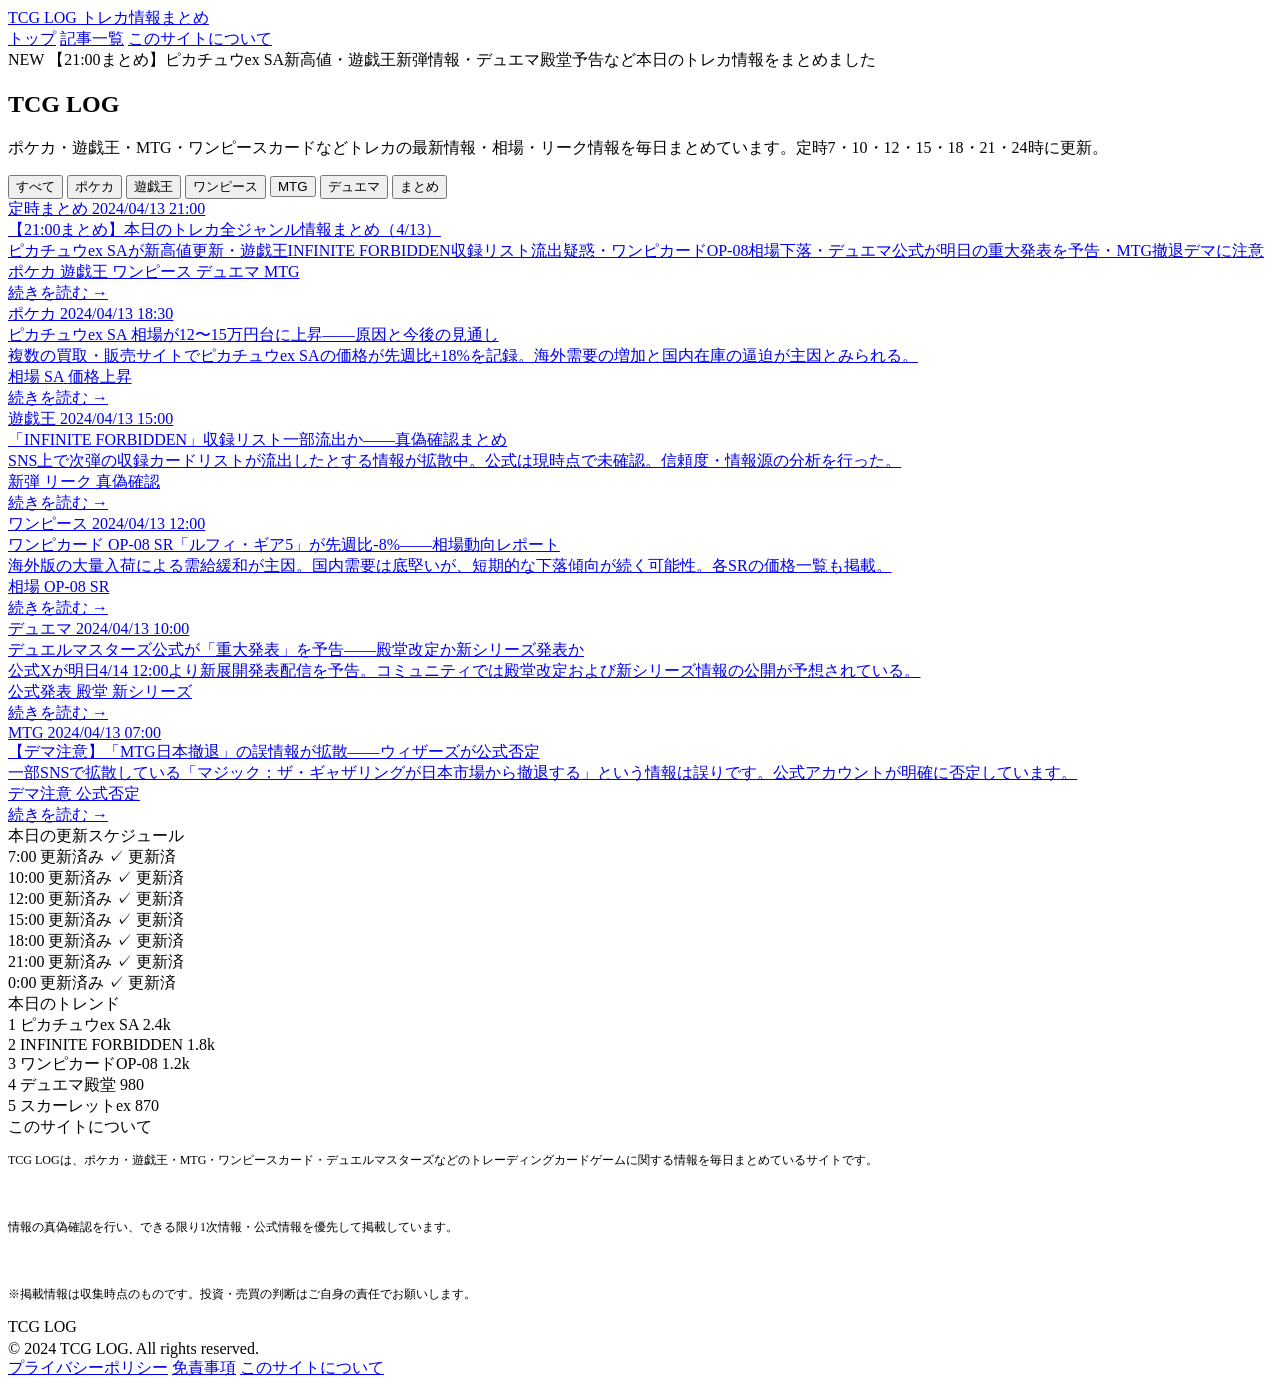
==== index.html @ f041b539 "Add files via upload" ====
<!DOCTYPE html>
<html lang="ja">
<head>
  <meta charset="UTF-8">
  <meta name="viewport" content="width=device-width, initial-scale=1.0">
  <title>TCG LOG — トレカ情報まとめサイト</title>
  <meta name="description" content="ポケモンカード・遊戯王・MTG・ワンピースカードなど、トレーディングカードゲームの最新情報・相場・リーク情報を毎日まとめています。">
  <meta name="keywords" content="トレカ,ポケモンカード,遊戯王,MTG,ワンピースカード,相場,まとめ,リーク">

  <!-- OGP -->
  <meta property="og:title" content="TCG LOG — トレカ情報まとめサイト">
  <meta property="og:description" content="ポケカ・遊戯王・MTGなどトレカの最新情報を毎日まとめています。">
  <meta property="og:type" content="website">
  <meta property="og:url" content="https://tcglog.jp/">
  <meta property="og:image" content="https://tcglog.jp/assets/ogp.png">
  <meta property="og:site_name" content="TCG LOG">
  <meta name="twitter:card" content="summary_large_image">

  <!-- Canonical -->
  <link rel="canonical" href="https://tcglog.jp/">

  <link rel="stylesheet" href="css/style.css">
</head>
<body>

<!-- ヘッダー -->
<header class="site-header">
  <div class="container">
    <div class="header-inner">
      <a href="/" class="logo">
        <span class="logo-mark">TCG <span>LOG</span></span>
        <span class="logo-sub">トレカ情報まとめ</span>
      </a>
      <nav class="header-nav">
        <a href="/">トップ</a>
        <a href="/articles/">記事一覧</a>
        <a href="#about">このサイトについて</a>
      </nav>
    </div>
  </div>
</header>

<!-- 速報バー -->
<div class="latest-bar">
  <div class="container">
    <div class="latest-bar-inner">
      <span class="latest-label">NEW</span>
      <span class="latest-text">【21:00まとめ】ピカチュウex SA新高値・遊戯王新弾情報・デュエマ殿堂予告など本日のトレカ情報をまとめました</span>
    </div>
  </div>
</div>

<!-- メインコンテンツ -->
<main>
  <div class="container">

    <!-- ヒーロー -->
    <section class="hero">
      <h1 class="hero-title">TCG <span>LOG</span></h1>
      <p class="hero-desc">ポケカ・遊戯王・MTG・ワンピースカードなどトレカの最新情報・相場・リーク情報を毎日まとめています。定時7・10・12・15・18・21・24時に更新。</p>
    </section>

    <div class="page-layout">

      <!-- 記事一覧 -->
      <div class="main-content">

        <!-- フィルター -->
        <div class="filter-bar">
          <button class="filter-btn active" data-genre="all">すべて</button>
          <button class="filter-btn" data-genre="pokeka">ポケカ</button>
          <button class="filter-btn" data-genre="yugioh">遊戯王</button>
          <button class="filter-btn" data-genre="onepiece">ワンピース</button>
          <button class="filter-btn" data-genre="mtg">MTG</button>
          <button class="filter-btn" data-genre="duema">デュエマ</button>
          <button class="filter-btn" data-genre="summary">まとめ</button>
        </div>

        <!-- 記事カード一覧 -->
        <div class="articles-grid" id="articles-grid">

          <!-- 定時まとめ（ピン留め） -->
          <a href="articles/summary-20240413-2100.html" class="article-card pinned" data-genre="summary">
            <div class="card-inner">
              <div class="card-meta">
                <span class="card-genre genre-summary">定時まとめ</span>
                <span class="card-date">2024/04/13 21:00</span>
              </div>
              <div class="card-title">【21:00まとめ】本日のトレカ全ジャンル情報まとめ（4/13）</div>
              <div class="card-excerpt">ピカチュウex SAが新高値更新・遊戯王INFINITE FORBIDDEN収録リスト流出疑惑・ワンピカードOP-08相場下落・デュエマ公式が明日の重大発表を予告・MTG撤退デマに注意</div>
            </div>
            <div class="card-footer">
              <div class="card-tags">
                <span class="tag">ポケカ</span>
                <span class="tag">遊戯王</span>
                <span class="tag">ワンピース</span>
                <span class="tag">デュエマ</span>
                <span class="tag">MTG</span>
              </div>
              <span class="card-read">続きを読む →</span>
            </div>
          </a>

          <!-- ポケカ記事 -->
          <a href="articles/pokeka-20240413.html" class="article-card" data-genre="pokeka">
            <div class="card-inner">
              <div class="card-meta">
                <span class="card-genre genre-pokeka">ポケカ</span>
                <span class="card-date">2024/04/13 18:30</span>
              </div>
              <div class="card-title">ピカチュウex SA 相場が12〜15万円台に上昇——原因と今後の見通し</div>
              <div class="card-excerpt">複数の買取・販売サイトでピカチュウex SAの価格が先週比+18%を記録。海外需要の増加と国内在庫の逼迫が主因とみられる。</div>
            </div>
            <div class="card-footer">
              <div class="card-tags">
                <span class="tag">相場</span>
                <span class="tag">SA</span>
                <span class="tag">価格上昇</span>
              </div>
              <span class="card-read">続きを読む →</span>
            </div>
          </a>

          <!-- 遊戯王記事 -->
          <a href="articles/yugioh-20240413.html" class="article-card" data-genre="yugioh">
            <div class="card-inner">
              <div class="card-meta">
                <span class="card-genre genre-yugioh">遊戯王</span>
                <span class="card-date">2024/04/13 15:00</span>
              </div>
              <div class="card-title">「INFINITE FORBIDDEN」収録リスト一部流出か——真偽確認まとめ</div>
              <div class="card-excerpt">SNS上で次弾の収録カードリストが流出したとする情報が拡散中。公式は現時点で未確認。信頼度・情報源の分析を行った。</div>
            </div>
            <div class="card-footer">
              <div class="card-tags">
                <span class="tag">新弾</span>
                <span class="tag">リーク</span>
                <span class="tag">真偽確認</span>
              </div>
              <span class="card-read">続きを読む →</span>
            </div>
          </a>

          <!-- ワンピカード記事 -->
          <a href="articles/onepiece-20240413.html" class="article-card" data-genre="onepiece">
            <div class="card-inner">
              <div class="card-meta">
                <span class="card-genre genre-onepiece">ワンピース</span>
                <span class="card-date">2024/04/13 12:00</span>
              </div>
              <div class="card-title">ワンピカード OP-08 SR「ルフィ・ギア5」が先週比-8%——相場動向レポート</div>
              <div class="card-excerpt">海外版の大量入荷による需給緩和が主因。国内需要は底堅いが、短期的な下落傾向が続く可能性。各SRの価格一覧も掲載。</div>
            </div>
            <div class="card-footer">
              <div class="card-tags">
                <span class="tag">相場</span>
                <span class="tag">OP-08</span>
                <span class="tag">SR</span>
              </div>
              <span class="card-read">続きを読む →</span>
            </div>
          </a>

          <!-- デュエマ記事 -->
          <a href="articles/duema-20240413.html" class="article-card" data-genre="duema">
            <div class="card-inner">
              <div class="card-meta">
                <span class="card-genre genre-duema">デュエマ</span>
                <span class="card-date">2024/04/13 10:00</span>
              </div>
              <div class="card-title">デュエルマスターズ公式が「重大発表」を予告——殿堂改定か新シリーズ発表か</div>
              <div class="card-excerpt">公式Xが明日4/14 12:00より新展開発表配信を予告。コミュニティでは殿堂改定および新シリーズ情報の公開が予想されている。</div>
            </div>
            <div class="card-footer">
              <div class="card-tags">
                <span class="tag">公式発表</span>
                <span class="tag">殿堂</span>
                <span class="tag">新シリーズ</span>
              </div>
              <span class="card-read">続きを読む →</span>
            </div>
          </a>

          <!-- MTG記事 -->
          <a href="articles/mtg-20240413.html" class="article-card" data-genre="mtg">
            <div class="card-inner">
              <div class="card-meta">
                <span class="card-genre genre-mtg">MTG</span>
                <span class="card-date">2024/04/13 07:00</span>
              </div>
              <div class="card-title">【デマ注意】「MTG日本撤退」の誤情報が拡散——ウィザーズが公式否定</div>
              <div class="card-excerpt">一部SNSで拡散している「マジック：ザ・ギャザリングが日本市場から撤退する」という情報は誤りです。公式アカウントが明確に否定しています。</div>
            </div>
            <div class="card-footer">
              <div class="card-tags">
                <span class="tag">デマ注意</span>
                <span class="tag">公式否定</span>
              </div>
              <span class="card-read">続きを読む →</span>
            </div>
          </a>

        </div><!-- /articles-grid -->
      </div>

      <!-- サイドバー -->
      <aside class="sidebar">

        <!-- 更新スケジュール -->
        <div class="widget">
          <div class="widget-title">本日の更新スケジュール</div>
          <div class="widget-body">
            <div class="schedule-list" id="schedule-list"></div>
          </div>
        </div>

        <!-- トレンド -->
        <div class="widget">
          <div class="widget-title">本日のトレンド</div>
          <div class="widget-body">
            <div class="trend-list">
              <div class="trend-item">
                <span class="trend-rank top">1</span>
                <span class="trend-name">ピカチュウex SA</span>
                <span class="trend-count">2.4k</span>
              </div>
              <div class="trend-item">
                <span class="trend-rank top">2</span>
                <span class="trend-name">INFINITE FORBIDDEN</span>
                <span class="trend-count">1.8k</span>
              </div>
              <div class="trend-item">
                <span class="trend-rank top">3</span>
                <span class="trend-name">ワンピカードOP-08</span>
                <span class="trend-count">1.2k</span>
              </div>
              <div class="trend-item">
                <span class="trend-rank">4</span>
                <span class="trend-name">デュエマ殿堂</span>
                <span class="trend-count">980</span>
              </div>
              <div class="trend-item">
                <span class="trend-rank">5</span>
                <span class="trend-name">スカーレットex</span>
                <span class="trend-count">870</span>
              </div>
            </div>
          </div>
        </div>

        <!-- このサイトについて -->
        <div class="widget" id="about">
          <div class="widget-title">このサイトについて</div>
          <div class="widget-body" style="font-size:12px;color:var(--muted);line-height:1.8">
            <p>TCG LOGは、ポケカ・遊戯王・MTG・ワンピースカード・デュエルマスターズなどのトレーディングカードゲームに関する情報を毎日まとめているサイトです。</p>
            <br>
            <p>情報の真偽確認を行い、できる限り1次情報・公式情報を優先して掲載しています。</p>
            <br>
            <p style="color:var(--accent2)">※掲載情報は収集時点のものです。投資・売買の判断はご自身の責任でお願いします。</p>
          </div>
        </div>

      </aside>
    </div>
  </div>
</main>

<!-- フッター -->
<footer class="site-footer">
  <div class="container">
    <div class="footer-inner">
      <div>
        <div class="logo-mark" style="margin-bottom:4px">TCG <span style="color:var(--accent)">LOG</span></div>
        <div class="footer-copy">© 2024 TCG LOG. All rights reserved.</div>
      </div>
      <div class="footer-links">
        <a href="/privacy.html">プライバシーポリシー</a>
        <a href="/disclaimer.html">免責事項</a>
        <a href="#about">このサイトについて</a>
      </div>
    </div>
  </div>
</footer>

<script>
  // フィルター機能
  const filterBtns = document.querySelectorAll('.filter-btn');
  const cards = document.querySelectorAll('.article-card');

  filterBtns.forEach(btn => {
    btn.addEventListener('click', () => {
      filterBtns.forEach(b => b.classList.remove('active'));
      btn.classList.add('active');
      const genre = btn.dataset.genre;
      cards.forEach(card => {
        card.style.display = (genre === 'all' || card.dataset.genre === genre) ? 'block' : 'none';
      });
    });
  });

  // 更新スケジュール表示
  const SCHEDULE = [7, 10, 12, 15, 18, 21, 24];
  const now = new Date();
  const h = now.getHours();
  const list = document.getElementById('schedule-list');

  if (list) {
    list.innerHTML = SCHEDULE.map(t => {
      const display = t === 24 ? '0:00' : `${t}:00`;
      const done = h >= (t === 24 ? 0 : t) && !(t === 24 && h < 1);
      const isNext = SCHEDULE.find(x => (x === 24 ? 0 : x) > h) === t;
      const cls = done ? 'done' : isNext ? 'next' : 'upcoming';
      const status = done ? '✓ 更新済' : isNext ? '◀ 次の更新' : '予定';
      return `<div class="schedule-item ${cls}">
        <span class="sch-time">${display}</span>
        <span>${done ? '更新済み' : 'まとめ更新'}</span>
        <span class="sch-status">${status}</span>
      </div>`;
    }).join('');
  }
</script>

</body>
</html>
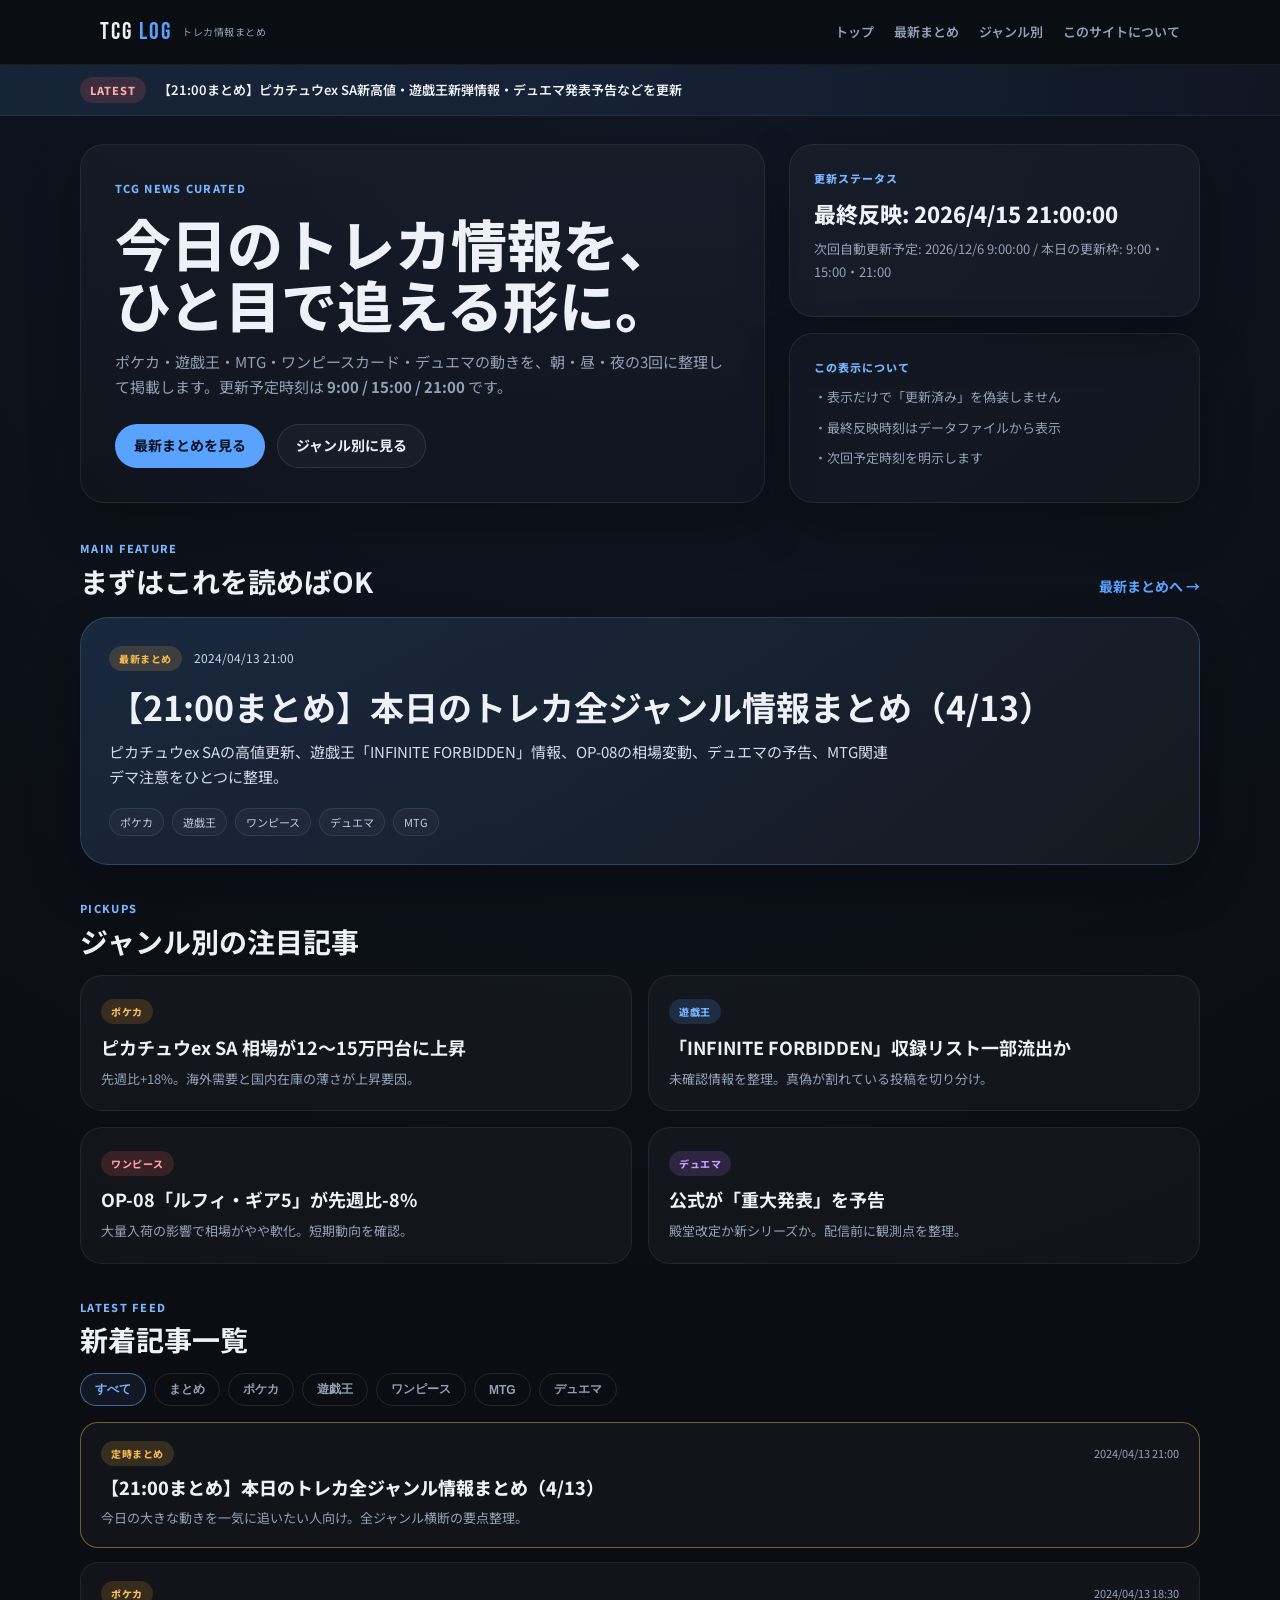
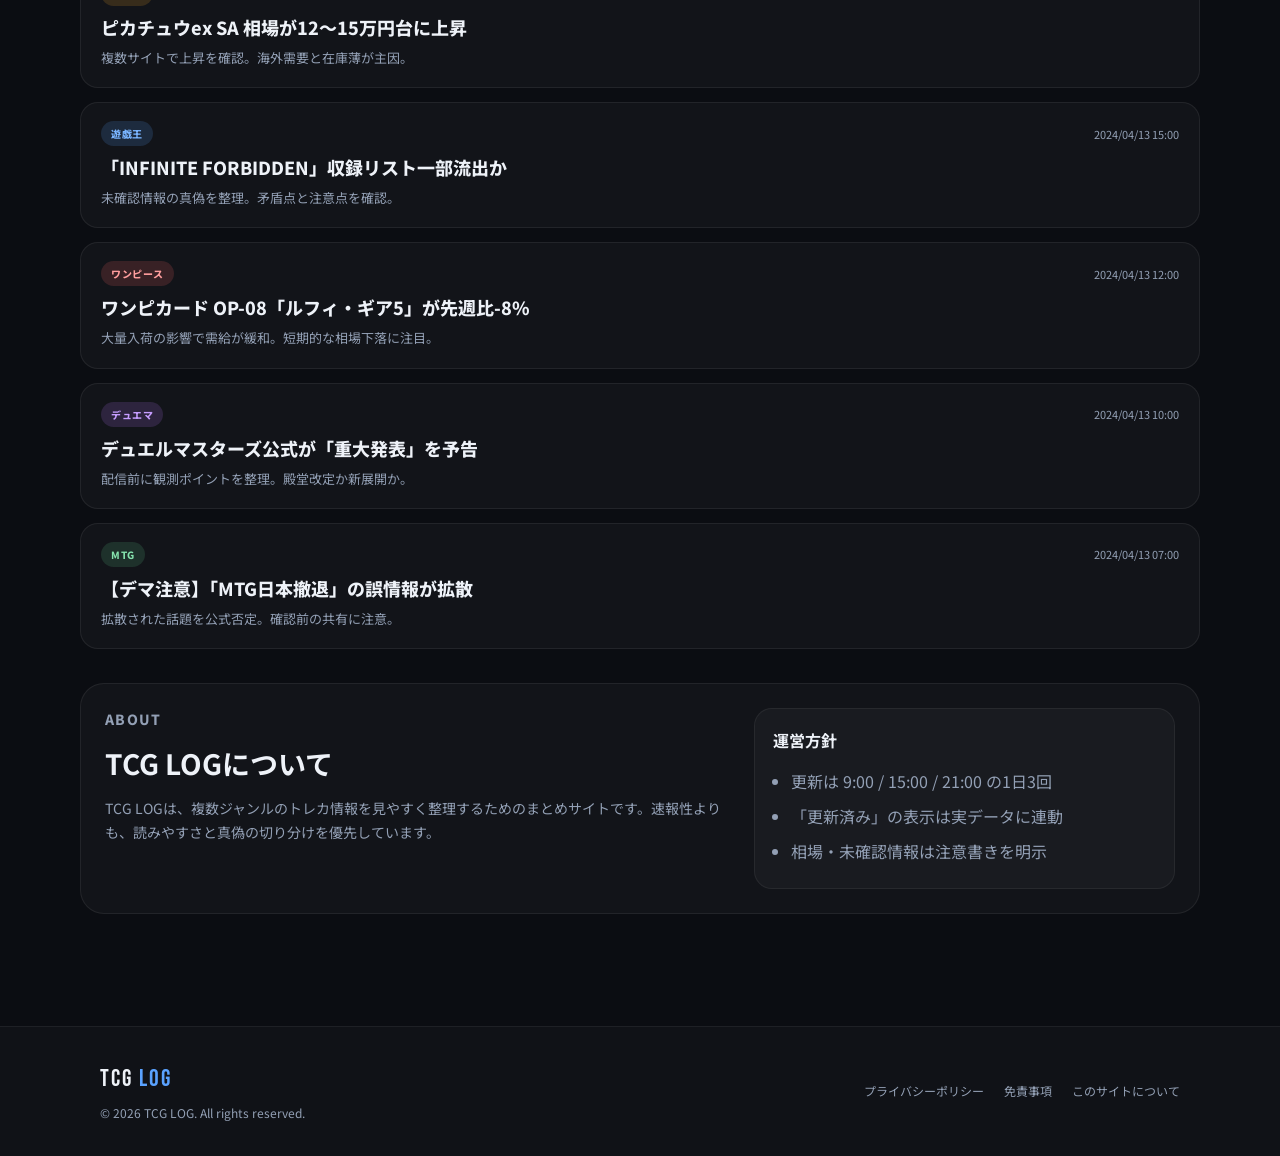
==== commit b56f0ef0: "Add files via upload" ====
--- a/index.html
+++ b/index.html
@@ -4,26 +4,19 @@
   <meta charset="UTF-8">
   <meta name="viewport" content="width=device-width, initial-scale=1.0">
   <title>TCG LOG — トレカ情報まとめサイト</title>
-  <meta name="description" content="ポケモンカード・遊戯王・MTG・ワンピースカードなど、トレーディングカードゲームの最新情報・相場・リーク情報を毎日まとめています。">
+  <meta name="description" content="ポケカ・遊戯王・MTG・ワンピースカードなど、トレカの最新情報を9:00・15:00・21:00に整理して届けるまとめサイト。">
   <meta name="keywords" content="トレカ,ポケモンカード,遊戯王,MTG,ワンピースカード,相場,まとめ,リーク">
-
-  <!-- OGP -->
   <meta property="og:title" content="TCG LOG — トレカ情報まとめサイト">
-  <meta property="og:description" content="ポケカ・遊戯王・MTGなどトレカの最新情報を毎日まとめています。">
+  <meta property="og:description" content="ポケカ・遊戯王・MTGなどトレカの最新情報を9:00・15:00・21:00に更新。">
   <meta property="og:type" content="website">
   <meta property="og:url" content="https://tcglog.jp/">
   <meta property="og:image" content="https://tcglog.jp/assets/ogp.png">
   <meta property="og:site_name" content="TCG LOG">
   <meta name="twitter:card" content="summary_large_image">
-
-  <!-- Canonical -->
   <link rel="canonical" href="https://tcglog.jp/">
-
   <link rel="stylesheet" href="css/style.css">
 </head>
 <body>
-
-<!-- ヘッダー -->
 <header class="site-header">
   <div class="container">
     <div class="header-inner">
@@ -33,245 +26,222 @@
       </a>
       <nav class="header-nav">
         <a href="/">トップ</a>
-        <a href="/articles/">記事一覧</a>
+        <a href="#latest">最新まとめ</a>
+        <a href="#genres">ジャンル別</a>
         <a href="#about">このサイトについて</a>
       </nav>
     </div>
   </div>
 </header>
 
-<!-- 速報バー -->
-<div class="latest-bar">
-  <div class="container">
-    <div class="latest-bar-inner">
-      <span class="latest-label">NEW</span>
-      <span class="latest-text">【21:00まとめ】ピカチュウex SA新高値・遊戯王新弾情報・デュエマ殿堂予告など本日のトレカ情報をまとめました</span>
-    </div>
+<div class="headline-bar">
+  <div class="container headline-inner">
+    <span class="headline-chip">LATEST</span>
+    <a class="headline-link" href="articles/summary-20240413-2100.html">【21:00まとめ】ピカチュウex SA新高値・遊戯王新弾情報・デュエマ発表予告などを更新</a>
   </div>
 </div>
 
-<!-- メインコンテンツ -->
 <main>
-  <div class="container">
-
-    <!-- ヒーロー -->
-    <section class="hero">
-      <h1 class="hero-title">TCG <span>LOG</span></h1>
-      <p class="hero-desc">ポケカ・遊戯王・MTG・ワンピースカードなどトレカの最新情報・相場・リーク情報を毎日まとめています。定時7・10・12・15・18・21・24時に更新。</p>
-    </section>
-
-    <div class="page-layout">
-
-      <!-- 記事一覧 -->
-      <div class="main-content">
-
-        <!-- フィルター -->
-        <div class="filter-bar">
-          <button class="filter-btn active" data-genre="all">すべて</button>
-          <button class="filter-btn" data-genre="pokeka">ポケカ</button>
-          <button class="filter-btn" data-genre="yugioh">遊戯王</button>
-          <button class="filter-btn" data-genre="onepiece">ワンピース</button>
-          <button class="filter-btn" data-genre="mtg">MTG</button>
-          <button class="filter-btn" data-genre="duema">デュエマ</button>
-          <button class="filter-btn" data-genre="summary">まとめ</button>
-        </div>
-
-        <!-- 記事カード一覧 -->
-        <div class="articles-grid" id="articles-grid">
-
-          <!-- 定時まとめ（ピン留め） -->
-          <a href="articles/summary-20240413-2100.html" class="article-card pinned" data-genre="summary">
-            <div class="card-inner">
-              <div class="card-meta">
-                <span class="card-genre genre-summary">定時まとめ</span>
-                <span class="card-date">2024/04/13 21:00</span>
-              </div>
-              <div class="card-title">【21:00まとめ】本日のトレカ全ジャンル情報まとめ（4/13）</div>
-              <div class="card-excerpt">ピカチュウex SAが新高値更新・遊戯王INFINITE FORBIDDEN収録リスト流出疑惑・ワンピカードOP-08相場下落・デュエマ公式が明日の重大発表を予告・MTG撤退デマに注意</div>
-            </div>
-            <div class="card-footer">
-              <div class="card-tags">
-                <span class="tag">ポケカ</span>
-                <span class="tag">遊戯王</span>
-                <span class="tag">ワンピース</span>
-                <span class="tag">デュエマ</span>
-                <span class="tag">MTG</span>
-              </div>
-              <span class="card-read">続きを読む →</span>
-            </div>
-          </a>
-
-          <!-- ポケカ記事 -->
-          <a href="articles/pokeka-20240413.html" class="article-card" data-genre="pokeka">
-            <div class="card-inner">
-              <div class="card-meta">
-                <span class="card-genre genre-pokeka">ポケカ</span>
-                <span class="card-date">2024/04/13 18:30</span>
-              </div>
-              <div class="card-title">ピカチュウex SA 相場が12〜15万円台に上昇——原因と今後の見通し</div>
-              <div class="card-excerpt">複数の買取・販売サイトでピカチュウex SAの価格が先週比+18%を記録。海外需要の増加と国内在庫の逼迫が主因とみられる。</div>
-            </div>
-            <div class="card-footer">
-              <div class="card-tags">
-                <span class="tag">相場</span>
-                <span class="tag">SA</span>
-                <span class="tag">価格上昇</span>
-              </div>
-              <span class="card-read">続きを読む →</span>
-            </div>
-          </a>
-
-          <!-- 遊戯王記事 -->
-          <a href="articles/yugioh-20240413.html" class="article-card" data-genre="yugioh">
-            <div class="card-inner">
-              <div class="card-meta">
-                <span class="card-genre genre-yugioh">遊戯王</span>
-                <span class="card-date">2024/04/13 15:00</span>
-              </div>
-              <div class="card-title">「INFINITE FORBIDDEN」収録リスト一部流出か——真偽確認まとめ</div>
-              <div class="card-excerpt">SNS上で次弾の収録カードリストが流出したとする情報が拡散中。公式は現時点で未確認。信頼度・情報源の分析を行った。</div>
-            </div>
-            <div class="card-footer">
-              <div class="card-tags">
-                <span class="tag">新弾</span>
-                <span class="tag">リーク</span>
-                <span class="tag">真偽確認</span>
-              </div>
-              <span class="card-read">続きを読む →</span>
-            </div>
-          </a>
-
-          <!-- ワンピカード記事 -->
-          <a href="articles/onepiece-20240413.html" class="article-card" data-genre="onepiece">
-            <div class="card-inner">
-              <div class="card-meta">
-                <span class="card-genre genre-onepiece">ワンピース</span>
-                <span class="card-date">2024/04/13 12:00</span>
-              </div>
-              <div class="card-title">ワンピカード OP-08 SR「ルフィ・ギア5」が先週比-8%——相場動向レポート</div>
-              <div class="card-excerpt">海外版の大量入荷による需給緩和が主因。国内需要は底堅いが、短期的な下落傾向が続く可能性。各SRの価格一覧も掲載。</div>
-            </div>
-            <div class="card-footer">
-              <div class="card-tags">
-                <span class="tag">相場</span>
-                <span class="tag">OP-08</span>
-                <span class="tag">SR</span>
-              </div>
-              <span class="card-read">続きを読む →</span>
-            </div>
-          </a>
-
-          <!-- デュエマ記事 -->
-          <a href="articles/duema-20240413.html" class="article-card" data-genre="duema">
-            <div class="card-inner">
-              <div class="card-meta">
-                <span class="card-genre genre-duema">デュエマ</span>
-                <span class="card-date">2024/04/13 10:00</span>
-              </div>
-              <div class="card-title">デュエルマスターズ公式が「重大発表」を予告——殿堂改定か新シリーズ発表か</div>
-              <div class="card-excerpt">公式Xが明日4/14 12:00より新展開発表配信を予告。コミュニティでは殿堂改定および新シリーズ情報の公開が予想されている。</div>
-            </div>
-            <div class="card-footer">
-              <div class="card-tags">
-                <span class="tag">公式発表</span>
-                <span class="tag">殿堂</span>
-                <span class="tag">新シリーズ</span>
-              </div>
-              <span class="card-read">続きを読む →</span>
-            </div>
-          </a>
-
-          <!-- MTG記事 -->
-          <a href="articles/mtg-20240413.html" class="article-card" data-genre="mtg">
-            <div class="card-inner">
-              <div class="card-meta">
-                <span class="card-genre genre-mtg">MTG</span>
-                <span class="card-date">2024/04/13 07:00</span>
-              </div>
-              <div class="card-title">【デマ注意】「MTG日本撤退」の誤情報が拡散——ウィザーズが公式否定</div>
-              <div class="card-excerpt">一部SNSで拡散している「マジック：ザ・ギャザリングが日本市場から撤退する」という情報は誤りです。公式アカウントが明確に否定しています。</div>
-            </div>
-            <div class="card-footer">
-              <div class="card-tags">
-                <span class="tag">デマ注意</span>
-                <span class="tag">公式否定</span>
-              </div>
-              <span class="card-read">続きを読む →</span>
-            </div>
-          </a>
-
-        </div><!-- /articles-grid -->
-      </div>
-
-      <!-- サイドバー -->
-      <aside class="sidebar">
-
-        <!-- 更新スケジュール -->
-        <div class="widget">
-          <div class="widget-title">本日の更新スケジュール</div>
-          <div class="widget-body">
-            <div class="schedule-list" id="schedule-list"></div>
-          </div>
-        </div>
-
-        <!-- トレンド -->
-        <div class="widget">
-          <div class="widget-title">本日のトレンド</div>
-          <div class="widget-body">
-            <div class="trend-list">
-              <div class="trend-item">
-                <span class="trend-rank top">1</span>
-                <span class="trend-name">ピカチュウex SA</span>
-                <span class="trend-count">2.4k</span>
-              </div>
-              <div class="trend-item">
-                <span class="trend-rank top">2</span>
-                <span class="trend-name">INFINITE FORBIDDEN</span>
-                <span class="trend-count">1.8k</span>
-              </div>
-              <div class="trend-item">
-                <span class="trend-rank top">3</span>
-                <span class="trend-name">ワンピカードOP-08</span>
-                <span class="trend-count">1.2k</span>
-              </div>
-              <div class="trend-item">
-                <span class="trend-rank">4</span>
-                <span class="trend-name">デュエマ殿堂</span>
-                <span class="trend-count">980</span>
-              </div>
-              <div class="trend-item">
-                <span class="trend-rank">5</span>
-                <span class="trend-name">スカーレットex</span>
-                <span class="trend-count">870</span>
-              </div>
-            </div>
-          </div>
-        </div>
-
-        <!-- このサイトについて -->
-        <div class="widget" id="about">
-          <div class="widget-title">このサイトについて</div>
-          <div class="widget-body" style="font-size:12px;color:var(--muted);line-height:1.8">
-            <p>TCG LOGは、ポケカ・遊戯王・MTG・ワンピースカード・デュエルマスターズなどのトレーディングカードゲームに関する情報を毎日まとめているサイトです。</p>
-            <br>
-            <p>情報の真偽確認を行い、できる限り1次情報・公式情報を優先して掲載しています。</p>
-            <br>
-            <p style="color:var(--accent2)">※掲載情報は収集時点のものです。投資・売買の判断はご自身の責任でお願いします。</p>
-          </div>
-        </div>
-
-      </aside>
-    </div>
+  <div class="container main-shell">
+    <section class="hero-block">
+      <div class="hero-copy">
+        <p class="eyebrow">TCG NEWS CURATED</p>
+        <h1 class="hero-title">今日のトレカ情報を、<br>ひと目で追える形に。</h1>
+        <p class="hero-desc">ポケカ・遊戯王・MTG・ワンピースカード・デュエマの動きを、朝・昼・夜の3回に整理して掲載します。更新予定時刻は <strong>9:00 / 15:00 / 21:00</strong> です。</p>
+        <div class="hero-actions">
+          <a class="btn btn-primary" href="#latest">最新まとめを見る</a>
+          <a class="btn btn-secondary" href="#genres">ジャンル別に見る</a>
+        </div>
+      </div>
+      <div class="status-panel">
+        <div class="status-card">
+          <div class="status-label">更新ステータス</div>
+          <div id="update-status-text" class="status-main">本日の更新判定を読み込み中…</div>
+          <div id="update-status-sub" class="status-sub">自動更新スケジュール: 9:00 / 15:00 / 21:00</div>
+        </div>
+        <div class="status-card muted">
+          <div class="status-label">この表示について</div>
+          <div class="status-list">
+            <div>・表示だけで「更新済み」を偽装しません</div>
+            <div>・最終反映時刻はデータファイルから表示</div>
+            <div>・次回予定時刻を明示します</div>
+          </div>
+        </div>
+      </div>
+    </section>
+
+    <section id="latest" class="featured-section">
+      <div class="section-head">
+        <div>
+          <p class="section-kicker">MAIN FEATURE</p>
+          <h2>まずはこれを読めばOK</h2>
+        </div>
+        <a href="articles/summary-20240413-2100.html" class="section-link">最新まとめへ →</a>
+      </div>
+
+      <a href="articles/summary-20240413-2100.html" class="featured-card">
+        <div class="featured-badge-row">
+          <span class="card-genre genre-summary">最新まとめ</span>
+          <span class="featured-time">2024/04/13 21:00</span>
+        </div>
+        <h3 class="featured-title">【21:00まとめ】本日のトレカ全ジャンル情報まとめ（4/13）</h3>
+        <p class="featured-text">ピカチュウex SAの高値更新、遊戯王「INFINITE FORBIDDEN」情報、OP-08の相場変動、デュエマの予告、MTG関連デマ注意をひとつに整理。</p>
+        <div class="featured-points">
+          <span class="tag">ポケカ</span>
+          <span class="tag">遊戯王</span>
+          <span class="tag">ワンピース</span>
+          <span class="tag">デュエマ</span>
+          <span class="tag">MTG</span>
+        </div>
+      </a>
+    </section>
+
+    <section id="genres" class="pickup-section">
+      <div class="section-head compact">
+        <div>
+          <p class="section-kicker">PICKUPS</p>
+          <h2>ジャンル別の注目記事</h2>
+        </div>
+      </div>
+
+      <div class="pickup-grid">
+        <a href="articles/pokeka-20240413.html" class="pickup-card">
+          <span class="card-genre genre-pokeka">ポケカ</span>
+          <h3>ピカチュウex SA 相場が12〜15万円台に上昇</h3>
+          <p>先週比+18%。海外需要と国内在庫の薄さが上昇要因。</p>
+        </a>
+
+        <a href="articles/yugioh-20240413.html" class="pickup-card">
+          <span class="card-genre genre-yugioh">遊戯王</span>
+          <h3>「INFINITE FORBIDDEN」収録リスト一部流出か</h3>
+          <p>未確認情報を整理。真偽が割れている投稿を切り分け。</p>
+        </a>
+
+        <a href="articles/onepiece-20240413.html" class="pickup-card">
+          <span class="card-genre genre-onepiece">ワンピース</span>
+          <h3>OP-08「ルフィ・ギア5」が先週比-8%</h3>
+          <p>大量入荷の影響で相場がやや軟化。短期動向を確認。</p>
+        </a>
+
+        <a href="articles/duema-20240413.html" class="pickup-card">
+          <span class="card-genre genre-duema">デュエマ</span>
+          <h3>公式が「重大発表」を予告</h3>
+          <p>殿堂改定か新シリーズか。配信前に観測点を整理。</p>
+        </a>
+      </div>
+    </section>
+
+    <section class="feed-section">
+      <div class="section-head compact">
+        <div>
+          <p class="section-kicker">LATEST FEED</p>
+          <h2>新着記事一覧</h2>
+        </div>
+      </div>
+
+      <div class="filter-bar">
+        <button class="filter-btn active" data-genre="all">すべて</button>
+        <button class="filter-btn" data-genre="summary">まとめ</button>
+        <button class="filter-btn" data-genre="pokeka">ポケカ</button>
+        <button class="filter-btn" data-genre="yugioh">遊戯王</button>
+        <button class="filter-btn" data-genre="onepiece">ワンピース</button>
+        <button class="filter-btn" data-genre="mtg">MTG</button>
+        <button class="filter-btn" data-genre="duema">デュエマ</button>
+      </div>
+
+      <div class="articles-grid" id="articles-grid">
+        <a href="articles/summary-20240413-2100.html" class="article-card pinned" data-genre="summary">
+          <div class="card-inner">
+            <div class="card-meta">
+              <span class="card-genre genre-summary">定時まとめ</span>
+              <span class="card-date">2024/04/13 21:00</span>
+            </div>
+            <div class="card-title">【21:00まとめ】本日のトレカ全ジャンル情報まとめ（4/13）</div>
+            <div class="card-excerpt">今日の大きな動きを一気に追いたい人向け。全ジャンル横断の要点整理。</div>
+          </div>
+        </a>
+
+        <a href="articles/pokeka-20240413.html" class="article-card" data-genre="pokeka">
+          <div class="card-inner">
+            <div class="card-meta">
+              <span class="card-genre genre-pokeka">ポケカ</span>
+              <span class="card-date">2024/04/13 18:30</span>
+            </div>
+            <div class="card-title">ピカチュウex SA 相場が12〜15万円台に上昇</div>
+            <div class="card-excerpt">複数サイトで上昇を確認。海外需要と在庫薄が主因。</div>
+          </div>
+        </a>
+
+        <a href="articles/yugioh-20240413.html" class="article-card" data-genre="yugioh">
+          <div class="card-inner">
+            <div class="card-meta">
+              <span class="card-genre genre-yugioh">遊戯王</span>
+              <span class="card-date">2024/04/13 15:00</span>
+            </div>
+            <div class="card-title">「INFINITE FORBIDDEN」収録リスト一部流出か</div>
+            <div class="card-excerpt">未確認情報の真偽を整理。矛盾点と注意点を確認。</div>
+          </div>
+        </a>
+
+        <a href="articles/onepiece-20240413.html" class="article-card" data-genre="onepiece">
+          <div class="card-inner">
+            <div class="card-meta">
+              <span class="card-genre genre-onepiece">ワンピース</span>
+              <span class="card-date">2024/04/13 12:00</span>
+            </div>
+            <div class="card-title">ワンピカード OP-08「ルフィ・ギア5」が先週比-8%</div>
+            <div class="card-excerpt">大量入荷の影響で需給が緩和。短期的な相場下落に注目。</div>
+          </div>
+        </a>
+
+        <a href="articles/duema-20240413.html" class="article-card" data-genre="duema">
+          <div class="card-inner">
+            <div class="card-meta">
+              <span class="card-genre genre-duema">デュエマ</span>
+              <span class="card-date">2024/04/13 10:00</span>
+            </div>
+            <div class="card-title">デュエルマスターズ公式が「重大発表」を予告</div>
+            <div class="card-excerpt">配信前に観測ポイントを整理。殿堂改定か新展開か。</div>
+          </div>
+        </a>
+
+        <a href="articles/mtg-20240413.html" class="article-card" data-genre="mtg">
+          <div class="card-inner">
+            <div class="card-meta">
+              <span class="card-genre genre-mtg">MTG</span>
+              <span class="card-date">2024/04/13 07:00</span>
+            </div>
+            <div class="card-title">【デマ注意】「MTG日本撤退」の誤情報が拡散</div>
+            <div class="card-excerpt">拡散された話題を公式否定。確認前の共有に注意。</div>
+          </div>
+        </a>
+      </div>
+    </section>
+
+    <section id="about" class="about-panel">
+      <div>
+        <p class="section-kicker">ABOUT</p>
+        <h2>TCG LOGについて</h2>
+        <p>TCG LOGは、複数ジャンルのトレカ情報を見やすく整理するためのまとめサイトです。速報性よりも、読みやすさと真偽の切り分けを優先しています。</p>
+      </div>
+      <div class="about-note">
+        <strong>運営方針</strong>
+        <ul>
+          <li>更新は 9:00 / 15:00 / 21:00 の1日3回</li>
+          <li>「更新済み」の表示は実データに連動</li>
+          <li>相場・未確認情報は注意書きを明示</li>
+        </ul>
+      </div>
+    </section>
   </div>
 </main>
 
-<!-- フッター -->
 <footer class="site-footer">
   <div class="container">
     <div class="footer-inner">
       <div>
         <div class="logo-mark" style="margin-bottom:4px">TCG <span style="color:var(--accent)">LOG</span></div>
-        <div class="footer-copy">© 2024 TCG LOG. All rights reserved.</div>
+        <div class="footer-copy">© 2026 TCG LOG. All rights reserved.</div>
       </div>
       <div class="footer-links">
         <a href="/privacy.html">プライバシーポリシー</a>
@@ -283,7 +253,6 @@
 </footer>
 
 <script>
-  // フィルター機能
   const filterBtns = document.querySelectorAll('.filter-btn');
   const cards = document.querySelectorAll('.article-card');
 
@@ -298,27 +267,40 @@
     });
   });
 
-  // 更新スケジュール表示
-  const SCHEDULE = [7, 10, 12, 15, 18, 21, 24];
-  const now = new Date();
-  const h = now.getHours();
-  const list = document.getElementById('schedule-list');
-
-  if (list) {
-    list.innerHTML = SCHEDULE.map(t => {
-      const display = t === 24 ? '0:00' : `${t}:00`;
-      const done = h >= (t === 24 ? 0 : t) && !(t === 24 && h < 1);
-      const isNext = SCHEDULE.find(x => (x === 24 ? 0 : x) > h) === t;
-      const cls = done ? 'done' : isNext ? 'next' : 'upcoming';
-      const status = done ? '✓ 更新済' : isNext ? '◀ 次の更新' : '予定';
-      return `<div class="schedule-item ${cls}">
-        <span class="sch-time">${display}</span>
-        <span>${done ? '更新済み' : 'まとめ更新'}</span>
-        <span class="sch-status">${status}</span>
-      </div>`;
-    }).join('');
+  async function loadSiteStatus() {
+    const statusText = document.getElementById('update-status-text');
+    const statusSub = document.getElementById('update-status-sub');
+    const SCHEDULE = ['09:00', '15:00', '21:00'];
+
+    function nextSlot(now) {
+      const base = now.toISOString().slice(0, 10);
+      const candidates = SCHEDULE.map(t => new Date(`${base}T${t}:00+09:00`));
+      const upcoming = candidates.find(d => d > now);
+      if (upcoming) return upcoming;
+      const tomorrow = new Date(now.getTime() + 24 * 60 * 60 * 1000);
+      const y = tomorrow.getFullYear();
+      const m = String(tomorrow.getMonth() + 1).padStart(2, '0');
+      const d = String(tomorrow.getDate()).padStart(2, '0');
+      return new Date(`${y}-${m}-${d}T09:00:00+09:00`);
+    }
+
+    try {
+      const res = await fetch('data/site-status.json', { cache: 'no-store' });
+      const data = await res.json();
+      const lastPublished = new Date(data.lastPublishedAt);
+      const now = new Date();
+      const next = nextSlot(now);
+      statusText.textContent = `最終反映: ${lastPublished.toLocaleString('ja-JP', { timeZone: 'Asia/Tokyo' })}`;
+      statusSub.textContent = `次回自動更新予定: ${next.toLocaleString('ja-JP', { timeZone: 'Asia/Tokyo' })} / 本日の更新枠: 9:00・15:00・21:00`;
+    } catch (error) {
+      const now = new Date();
+      const next = nextSlot(now);
+      statusText.textContent = '最終反映ファイルを取得できませんでした';
+      statusSub.textContent = `次回予定の目安: ${next.toLocaleString('ja-JP', { timeZone: 'Asia/Tokyo' })}`;
+    }
   }
+
+  loadSiteStatus();
 </script>
-
 </body>
 </html>
--- a/css/style.css
+++ b/css/style.css
@@ -0,0 +1,177 @@
+@import url('https://fonts.googleapis.com/css2?family=Noto+Sans+JP:wght@400;500;700;800&family=Bebas+Neue&display=swap');
+
+:root {
+  --bg: #0b0d12;
+  --surface: #11151d;
+  --surface2: #171c26;
+  --surface3: #1d2430;
+  --border: #293243;
+  --text: #eef2f8;
+  --muted: #93a0b5;
+  --accent: #5aa2ff;
+  --accent-strong: #7ab5ff;
+  --accent2: #ff6767;
+  --gold: #f2b74f;
+  --green: #5dc98c;
+  --font: 'Noto Sans JP', sans-serif;
+  --display: 'Bebas Neue', sans-serif;
+  --shadow: 0 20px 50px rgba(0,0,0,.28);
+}
+
+*, *::before, *::after { box-sizing: border-box; margin: 0; padding: 0; }
+html { font-size: 16px; scroll-behavior: smooth; }
+body { font-family: var(--font); background: radial-gradient(circle at top, #101725 0%, var(--bg) 48%); color: var(--text); line-height: 1.7; }
+a { color: var(--accent); text-decoration: none; }
+a:hover { opacity: .88; }
+img { max-width: 100%; display: block; }
+
+.container { max-width: 1120px; margin: 0 auto; padding: 0 20px; }
+.main-shell { padding: 28px 0 56px; }
+
+.site-header {
+  position: sticky; top: 0; z-index: 100;
+  background: rgba(11,13,18,.88); backdrop-filter: blur(12px);
+  border-bottom: 1px solid rgba(255,255,255,.06);
+}
+.header-inner { display: flex; align-items: center; gap: 24px; height: 64px; }
+.logo { display: flex; align-items: center; gap: 10px; }
+.logo-mark { font-family: var(--display); font-size: 24px; letter-spacing: 2px; color: var(--text); }
+.logo-mark span { color: var(--accent); }
+.logo-sub { font-size: 10px; color: var(--muted); letter-spacing: .5px; line-height: 1.3; }
+.header-nav { display: flex; gap: 20px; margin-left: auto; }
+.header-nav a { font-size: 13px; color: var(--muted); font-weight: 600; }
+.header-nav a:hover { color: var(--text); }
+
+.headline-bar {
+  border-bottom: 1px solid rgba(255,255,255,.06);
+  background: linear-gradient(90deg, rgba(90,162,255,.12), rgba(90,162,255,.03));
+}
+.headline-inner { display: flex; gap: 12px; align-items: center; padding: 12px 0; }
+.headline-chip {
+  display: inline-flex; align-items: center; justify-content: center;
+  min-width: 66px; height: 26px; border-radius: 999px;
+  background: rgba(255,103,103,.16); color: #ffadad; font-size: 11px; font-weight: 800; letter-spacing: .9px;
+}
+.headline-link { color: var(--text); font-size: 13px; font-weight: 600; }
+
+.hero-block {
+  display: grid; grid-template-columns: minmax(0, 1.25fr) minmax(280px, .75fr);
+  gap: 24px; align-items: stretch; margin-bottom: 36px;
+}
+.hero-copy, .status-panel { min-height: 100%; }
+.hero-copy {
+  background: linear-gradient(180deg, rgba(255,255,255,.03), rgba(255,255,255,.01));
+  border: 1px solid rgba(255,255,255,.07); border-radius: 24px; padding: 34px; box-shadow: var(--shadow);
+}
+.eyebrow, .section-kicker { font-size: 11px; font-weight: 800; letter-spacing: 1.3px; color: var(--accent-strong); }
+.hero-title { font-size: clamp(34px, 5vw, 56px); line-height: 1.1; margin: 14px 0; font-weight: 800; }
+.hero-desc { font-size: 15px; color: var(--muted); max-width: 620px; }
+.hero-actions { display: flex; gap: 12px; flex-wrap: wrap; margin-top: 24px; }
+.btn {
+  display: inline-flex; align-items: center; justify-content: center; min-height: 44px;
+  padding: 0 18px; border-radius: 999px; font-size: 14px; font-weight: 700; border: 1px solid transparent;
+}
+.btn-primary { background: var(--accent); color: #07111f; }
+.btn-secondary { border-color: rgba(255,255,255,.1); color: var(--text); background: rgba(255,255,255,.03); }
+
+.status-panel { display: grid; gap: 16px; }
+.status-card {
+  background: rgba(255,255,255,.03);
+  border: 1px solid rgba(255,255,255,.07);
+  border-radius: 24px; padding: 24px; box-shadow: var(--shadow);
+}
+.status-card.muted { background: rgba(255,255,255,.02); }
+.status-label { font-size: 11px; letter-spacing: 1px; font-weight: 800; color: var(--accent-strong); margin-bottom: 10px; }
+.status-main { font-size: 22px; line-height: 1.4; font-weight: 800; margin-bottom: 10px; }
+.status-sub, .status-list { font-size: 13px; color: var(--muted); }
+.status-list { display: grid; gap: 8px; }
+
+.section-head { display: flex; align-items: end; justify-content: space-between; gap: 20px; margin-bottom: 18px; }
+.section-head.compact { margin-bottom: 16px; }
+.section-head h2 { font-size: 28px; line-height: 1.25; margin-top: 6px; }
+.section-link { font-size: 14px; font-weight: 700; }
+
+.featured-section, .pickup-section, .feed-section, .about-panel { margin-top: 34px; }
+.featured-card {
+  display: block; padding: 28px; border-radius: 28px; color: var(--text);
+  background: linear-gradient(135deg, rgba(90,162,255,.16), rgba(255,255,255,.04));
+  border: 1px solid rgba(122,181,255,.22); box-shadow: var(--shadow);
+}
+.featured-badge-row { display: flex; align-items: center; gap: 12px; margin-bottom: 14px; }
+.featured-time { font-size: 12px; color: #c8d7ea; }
+.featured-title { font-size: clamp(24px, 3vw, 34px); line-height: 1.3; margin-bottom: 10px; }
+.featured-text { font-size: 15px; color: #d4ddec; max-width: 780px; margin-bottom: 18px; }
+.featured-points { display: flex; flex-wrap: wrap; gap: 8px; }
+
+.pickup-grid {
+  display: grid; grid-template-columns: repeat(2, minmax(0, 1fr)); gap: 16px;
+}
+.pickup-card {
+  display: block; background: rgba(255,255,255,.03); border: 1px solid rgba(255,255,255,.07);
+  border-radius: 22px; padding: 20px; color: var(--text);
+}
+.pickup-card h3 { font-size: 18px; line-height: 1.45; margin: 10px 0 8px; }
+.pickup-card p { font-size: 13px; color: var(--muted); }
+
+.filter-bar { display: flex; flex-wrap: wrap; gap: 8px; margin-bottom: 16px; }
+.filter-btn {
+  font-size: 12px; font-weight: 700; padding: 7px 14px; border-radius: 999px;
+  border: 1px solid rgba(255,255,255,.1); background: transparent; color: var(--muted); cursor: pointer;
+}
+.filter-btn.active, .filter-btn:hover { border-color: rgba(122,181,255,.5); color: var(--accent-strong); background: rgba(90,162,255,.08); }
+
+.articles-grid { display: grid; gap: 14px; }
+.article-card {
+  display: block; background: rgba(255,255,255,.03); border: 1px solid rgba(255,255,255,.07);
+  border-radius: 18px; color: var(--text); overflow: hidden;
+}
+.article-card:hover, .pickup-card:hover, .featured-card:hover { transform: translateY(-1px); }
+.article-card.pinned { border-color: rgba(242,183,79,.45); }
+.card-inner { padding: 18px 20px; }
+.card-meta { display: flex; align-items: center; gap: 8px; margin-bottom: 8px; flex-wrap: wrap; }
+.card-genre { display: inline-flex; align-items: center; font-size: 10px; font-weight: 800; padding: 4px 10px; border-radius: 999px; letter-spacing: .6px; }
+.card-date { font-size: 11px; color: var(--muted); margin-left: auto; }
+.card-title { font-size: 18px; line-height: 1.5; font-weight: 800; margin-bottom: 6px; }
+.card-excerpt { font-size: 13px; color: var(--muted); }
+.tag {
+  display: inline-flex; align-items: center; font-size: 11px; padding: 4px 10px; border-radius: 999px;
+  border: 1px solid rgba(255,255,255,.09); color: #c1ccdd; background: rgba(255,255,255,.03);
+}
+.genre-pokeka { background: rgba(249,168,38,.16); color: #f8bf60; }
+.genre-yugioh { background: rgba(90,162,255,.16); color: #7ab5ff; }
+.genre-onepiece { background: rgba(255,103,103,.16); color: #ff9e9e; }
+.genre-mtg { background: rgba(93,201,140,.16); color: #85e2ad; }
+.genre-duema { background: rgba(184,121,255,.16); color: #c69dff; }
+.genre-summary { background: rgba(242,183,79,.16); color: var(--gold); }
+
+.about-panel {
+  display: grid; grid-template-columns: 1.2fr .8fr; gap: 18px;
+  background: rgba(255,255,255,.03); border: 1px solid rgba(255,255,255,.07);
+  border-radius: 24px; padding: 24px;
+}
+.about-panel h2 { font-size: 28px; margin: 8px 0 10px; }
+.about-panel p { color: var(--muted); font-size: 14px; }
+.about-note {
+  background: rgba(255,255,255,.03); border: 1px solid rgba(255,255,255,.06);
+  border-radius: 18px; padding: 18px;
+}
+.about-note strong { display: block; margin-bottom: 10px; }
+.about-note ul { margin-left: 18px; color: var(--muted); }
+.about-note li { padding: 4px 0; }
+
+.site-footer { margin-top: 56px; padding: 32px 0; border-top: 1px solid rgba(255,255,255,.06); background: rgba(255,255,255,.02); }
+.footer-inner { display: flex; justify-content: space-between; gap: 20px; align-items: center; flex-wrap: wrap; }
+.footer-copy, .footer-links a { font-size: 12px; color: var(--muted); }
+.footer-links { display: flex; gap: 20px; flex-wrap: wrap; }
+
+@media (max-width: 920px) {
+  .hero-block, .about-panel, .pickup-grid { grid-template-columns: 1fr; }
+}
+
+@media (max-width: 720px) {
+  .header-nav { display: none; }
+  .headline-inner { align-items: start; flex-direction: column; }
+  .hero-copy, .status-card, .featured-card, .pickup-card, .about-panel { border-radius: 20px; }
+  .section-head { flex-direction: column; align-items: start; }
+  .card-date { margin-left: 0; }
+}
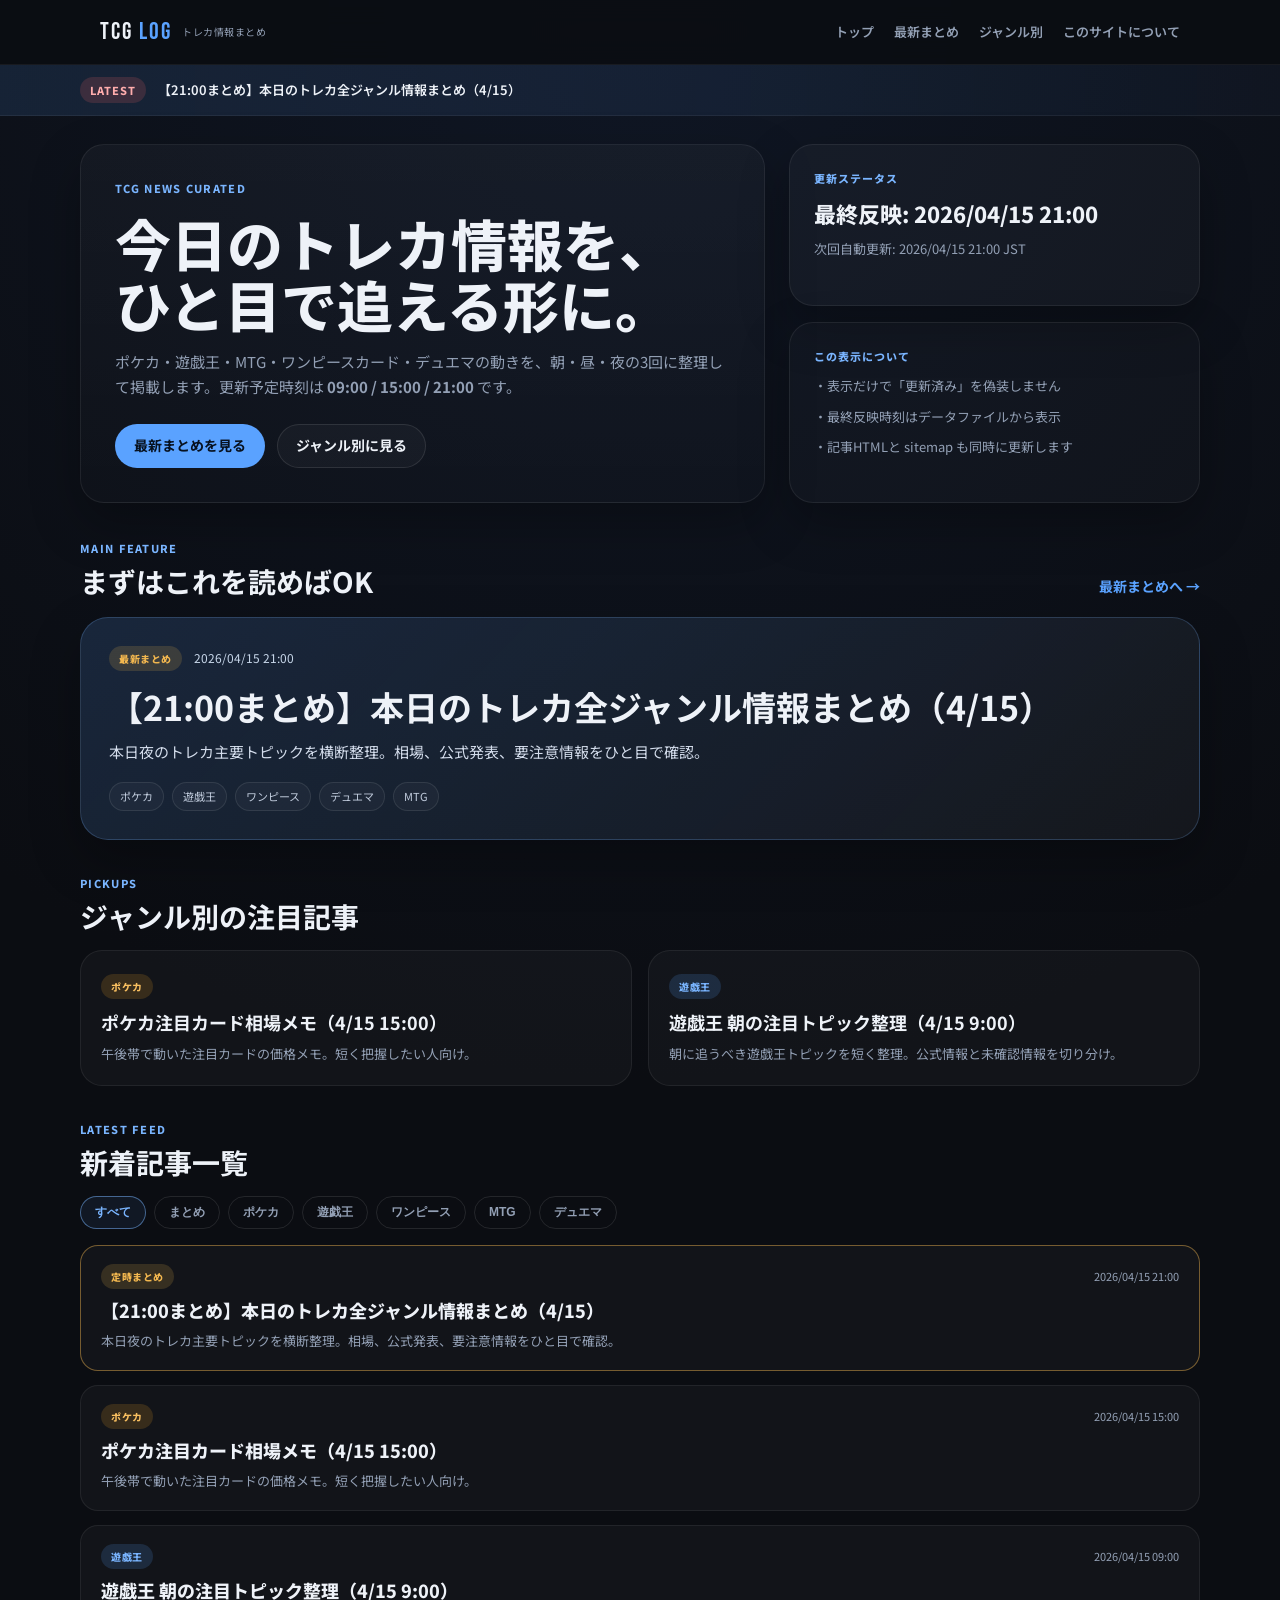
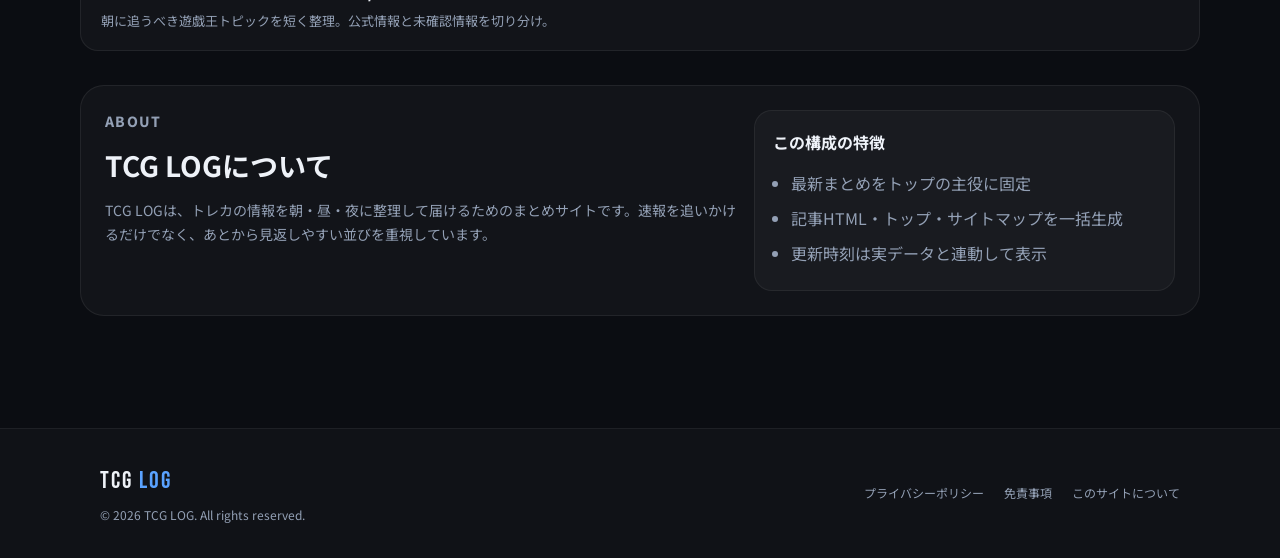
==== commit 5aa1463e: "Add files via upload" ====
--- a/index.html
+++ b/index.html
@@ -4,10 +4,9 @@
   <meta charset="UTF-8">
   <meta name="viewport" content="width=device-width, initial-scale=1.0">
   <title>TCG LOG — トレカ情報まとめサイト</title>
-  <meta name="description" content="ポケカ・遊戯王・MTG・ワンピースカードなど、トレカの最新情報を9:00・15:00・21:00に整理して届けるまとめサイト。">
-  <meta name="keywords" content="トレカ,ポケモンカード,遊戯王,MTG,ワンピースカード,相場,まとめ,リーク">
+  <meta name="description" content="ポケカ・遊戯王・MTG・ワンピースカード・デュエマの最新情報を9:00・15:00・21:00に整理して届けるまとめサイト。">
   <meta property="og:title" content="TCG LOG — トレカ情報まとめサイト">
-  <meta property="og:description" content="ポケカ・遊戯王・MTGなどトレカの最新情報を9:00・15:00・21:00に更新。">
+  <meta property="og:description" content="ポケカ・遊戯王・MTG・ワンピースカード・デュエマの最新情報を9:00・15:00・21:00に整理して届けるまとめサイト。">
   <meta property="og:type" content="website">
   <meta property="og:url" content="https://tcglog.jp/">
   <meta property="og:image" content="https://tcglog.jp/assets/ogp.png">
@@ -37,7 +36,7 @@
 <div class="headline-bar">
   <div class="container headline-inner">
     <span class="headline-chip">LATEST</span>
-    <a class="headline-link" href="articles/summary-20240413-2100.html">【21:00まとめ】ピカチュウex SA新高値・遊戯王新弾情報・デュエマ発表予告などを更新</a>
+    <a class="headline-link" href="articles/summary-20260415-2100.html">【21:00まとめ】本日のトレカ全ジャンル情報まとめ（4/15）</a>
   </div>
 </div>
 
@@ -47,7 +46,7 @@
       <div class="hero-copy">
         <p class="eyebrow">TCG NEWS CURATED</p>
         <h1 class="hero-title">今日のトレカ情報を、<br>ひと目で追える形に。</h1>
-        <p class="hero-desc">ポケカ・遊戯王・MTG・ワンピースカード・デュエマの動きを、朝・昼・夜の3回に整理して掲載します。更新予定時刻は <strong>9:00 / 15:00 / 21:00</strong> です。</p>
+        <p class="hero-desc">ポケカ・遊戯王・MTG・ワンピースカード・デュエマの動きを、朝・昼・夜の3回に整理して掲載します。更新予定時刻は <strong>09:00 / 15:00 / 21:00</strong> です。</p>
         <div class="hero-actions">
           <a class="btn btn-primary" href="#latest">最新まとめを見る</a>
           <a class="btn btn-secondary" href="#genres">ジャンル別に見る</a>
@@ -57,14 +56,14 @@
         <div class="status-card">
           <div class="status-label">更新ステータス</div>
           <div id="update-status-text" class="status-main">本日の更新判定を読み込み中…</div>
-          <div id="update-status-sub" class="status-sub">自動更新スケジュール: 9:00 / 15:00 / 21:00</div>
+          <div id="update-status-sub" class="status-sub">自動更新スケジュール: 09:00 / 15:00 / 21:00</div>
         </div>
         <div class="status-card muted">
           <div class="status-label">この表示について</div>
           <div class="status-list">
             <div>・表示だけで「更新済み」を偽装しません</div>
             <div>・最終反映時刻はデータファイルから表示</div>
-            <div>・次回予定時刻を明示します</div>
+            <div>・記事HTMLと sitemap も同時に更新します</div>
           </div>
         </div>
       </div>
@@ -76,16 +75,16 @@
           <p class="section-kicker">MAIN FEATURE</p>
           <h2>まずはこれを読めばOK</h2>
         </div>
-        <a href="articles/summary-20240413-2100.html" class="section-link">最新まとめへ →</a>
-      </div>
-
-      <a href="articles/summary-20240413-2100.html" class="featured-card">
+        <a href="articles/summary-20260415-2100.html" class="section-link">最新まとめへ →</a>
+      </div>
+
+      <a href="articles/summary-20260415-2100.html" class="featured-card">
         <div class="featured-badge-row">
           <span class="card-genre genre-summary">最新まとめ</span>
-          <span class="featured-time">2024/04/13 21:00</span>
-        </div>
-        <h3 class="featured-title">【21:00まとめ】本日のトレカ全ジャンル情報まとめ（4/13）</h3>
-        <p class="featured-text">ピカチュウex SAの高値更新、遊戯王「INFINITE FORBIDDEN」情報、OP-08の相場変動、デュエマの予告、MTG関連デマ注意をひとつに整理。</p>
+          <span class="featured-time">2026/04/15 21:00</span>
+        </div>
+        <h3 class="featured-title">【21:00まとめ】本日のトレカ全ジャンル情報まとめ（4/15）</h3>
+        <p class="featured-text">本日夜のトレカ主要トピックを横断整理。相場、公式発表、要注意情報をひと目で確認。</p>
         <div class="featured-points">
           <span class="tag">ポケカ</span>
           <span class="tag">遊戯王</span>
@@ -94,6 +93,7 @@
           <span class="tag">MTG</span>
         </div>
       </a>
+        
     </section>
 
     <section id="genres" class="pickup-section">
@@ -103,30 +103,16 @@
           <h2>ジャンル別の注目記事</h2>
         </div>
       </div>
-
       <div class="pickup-grid">
-        <a href="articles/pokeka-20240413.html" class="pickup-card">
+        <a href="articles/pokeka-20260415-1500.html" class="pickup-card">
           <span class="card-genre genre-pokeka">ポケカ</span>
-          <h3>ピカチュウex SA 相場が12〜15万円台に上昇</h3>
-          <p>先週比+18%。海外需要と国内在庫の薄さが上昇要因。</p>
-        </a>
-
-        <a href="articles/yugioh-20240413.html" class="pickup-card">
+          <h3>ポケカ注目カード相場メモ（4/15 15:00）</h3>
+          <p>午後帯で動いた注目カードの価格メモ。短く把握したい人向け。</p>
+        </a>
+        <a href="articles/yugioh-20260415-0900.html" class="pickup-card">
           <span class="card-genre genre-yugioh">遊戯王</span>
-          <h3>「INFINITE FORBIDDEN」収録リスト一部流出か</h3>
-          <p>未確認情報を整理。真偽が割れている投稿を切り分け。</p>
-        </a>
-
-        <a href="articles/onepiece-20240413.html" class="pickup-card">
-          <span class="card-genre genre-onepiece">ワンピース</span>
-          <h3>OP-08「ルフィ・ギア5」が先週比-8%</h3>
-          <p>大量入荷の影響で相場がやや軟化。短期動向を確認。</p>
-        </a>
-
-        <a href="articles/duema-20240413.html" class="pickup-card">
-          <span class="card-genre genre-duema">デュエマ</span>
-          <h3>公式が「重大発表」を予告</h3>
-          <p>殿堂改定か新シリーズか。配信前に観測点を整理。</p>
+          <h3>遊戯王 朝の注目トピック整理（4/15 9:00）</h3>
+          <p>朝に追うべき遊戯王トピックを短く整理。公式情報と未確認情報を切り分け。</p>
         </a>
       </div>
     </section>
@@ -138,7 +124,6 @@
           <h2>新着記事一覧</h2>
         </div>
       </div>
-
       <div class="filter-bar">
         <button class="filter-btn active" data-genre="all">すべて</button>
         <button class="filter-btn" data-genre="summary">まとめ</button>
@@ -148,71 +133,35 @@
         <button class="filter-btn" data-genre="mtg">MTG</button>
         <button class="filter-btn" data-genre="duema">デュエマ</button>
       </div>
-
       <div class="articles-grid" id="articles-grid">
-        <a href="articles/summary-20240413-2100.html" class="article-card pinned" data-genre="summary">
+        <a href="articles/summary-20260415-2100.html" class="article-card pinned" data-genre="summary">
           <div class="card-inner">
             <div class="card-meta">
               <span class="card-genre genre-summary">定時まとめ</span>
-              <span class="card-date">2024/04/13 21:00</span>
+              <span class="card-date">2026/04/15 21:00</span>
             </div>
-            <div class="card-title">【21:00まとめ】本日のトレカ全ジャンル情報まとめ（4/13）</div>
-            <div class="card-excerpt">今日の大きな動きを一気に追いたい人向け。全ジャンル横断の要点整理。</div>
-          </div>
-        </a>
-
-        <a href="articles/pokeka-20240413.html" class="article-card" data-genre="pokeka">
+            <div class="card-title">【21:00まとめ】本日のトレカ全ジャンル情報まとめ（4/15）</div>
+            <div class="card-excerpt">本日夜のトレカ主要トピックを横断整理。相場、公式発表、要注意情報をひと目で確認。</div>
+          </div>
+        </a>
+        <a href="articles/pokeka-20260415-1500.html" class="article-card" data-genre="pokeka">
           <div class="card-inner">
             <div class="card-meta">
               <span class="card-genre genre-pokeka">ポケカ</span>
-              <span class="card-date">2024/04/13 18:30</span>
+              <span class="card-date">2026/04/15 15:00</span>
             </div>
-            <div class="card-title">ピカチュウex SA 相場が12〜15万円台に上昇</div>
-            <div class="card-excerpt">複数サイトで上昇を確認。海外需要と在庫薄が主因。</div>
-          </div>
-        </a>
-
-        <a href="articles/yugioh-20240413.html" class="article-card" data-genre="yugioh">
+            <div class="card-title">ポケカ注目カード相場メモ（4/15 15:00）</div>
+            <div class="card-excerpt">午後帯で動いた注目カードの価格メモ。短く把握したい人向け。</div>
+          </div>
+        </a>
+        <a href="articles/yugioh-20260415-0900.html" class="article-card" data-genre="yugioh">
           <div class="card-inner">
             <div class="card-meta">
               <span class="card-genre genre-yugioh">遊戯王</span>
-              <span class="card-date">2024/04/13 15:00</span>
+              <span class="card-date">2026/04/15 09:00</span>
             </div>
-            <div class="card-title">「INFINITE FORBIDDEN」収録リスト一部流出か</div>
-            <div class="card-excerpt">未確認情報の真偽を整理。矛盾点と注意点を確認。</div>
-          </div>
-        </a>
-
-        <a href="articles/onepiece-20240413.html" class="article-card" data-genre="onepiece">
-          <div class="card-inner">
-            <div class="card-meta">
-              <span class="card-genre genre-onepiece">ワンピース</span>
-              <span class="card-date">2024/04/13 12:00</span>
-            </div>
-            <div class="card-title">ワンピカード OP-08「ルフィ・ギア5」が先週比-8%</div>
-            <div class="card-excerpt">大量入荷の影響で需給が緩和。短期的な相場下落に注目。</div>
-          </div>
-        </a>
-
-        <a href="articles/duema-20240413.html" class="article-card" data-genre="duema">
-          <div class="card-inner">
-            <div class="card-meta">
-              <span class="card-genre genre-duema">デュエマ</span>
-              <span class="card-date">2024/04/13 10:00</span>
-            </div>
-            <div class="card-title">デュエルマスターズ公式が「重大発表」を予告</div>
-            <div class="card-excerpt">配信前に観測ポイントを整理。殿堂改定か新展開か。</div>
-          </div>
-        </a>
-
-        <a href="articles/mtg-20240413.html" class="article-card" data-genre="mtg">
-          <div class="card-inner">
-            <div class="card-meta">
-              <span class="card-genre genre-mtg">MTG</span>
-              <span class="card-date">2024/04/13 07:00</span>
-            </div>
-            <div class="card-title">【デマ注意】「MTG日本撤退」の誤情報が拡散</div>
-            <div class="card-excerpt">拡散された話題を公式否定。確認前の共有に注意。</div>
+            <div class="card-title">遊戯王 朝の注目トピック整理（4/15 9:00）</div>
+            <div class="card-excerpt">朝に追うべき遊戯王トピックを短く整理。公式情報と未確認情報を切り分け。</div>
           </div>
         </a>
       </div>
@@ -222,14 +171,14 @@
       <div>
         <p class="section-kicker">ABOUT</p>
         <h2>TCG LOGについて</h2>
-        <p>TCG LOGは、複数ジャンルのトレカ情報を見やすく整理するためのまとめサイトです。速報性よりも、読みやすさと真偽の切り分けを優先しています。</p>
+        <p>TCG LOGは、トレカの情報を朝・昼・夜に整理して届けるためのまとめサイトです。速報を追いかけるだけでなく、あとから見返しやすい並びを重視しています。</p>
       </div>
       <div class="about-note">
-        <strong>運営方針</strong>
+        <strong>この構成の特徴</strong>
         <ul>
-          <li>更新は 9:00 / 15:00 / 21:00 の1日3回</li>
-          <li>「更新済み」の表示は実データに連動</li>
-          <li>相場・未確認情報は注意書きを明示</li>
+          <li>最新まとめをトップの主役に固定</li>
+          <li>記事HTML・トップ・サイトマップを一括生成</li>
+          <li>更新時刻は実データと連動して表示</li>
         </ul>
       </div>
     </section>
@@ -255,7 +204,6 @@
 <script>
   const filterBtns = document.querySelectorAll('.filter-btn');
   const cards = document.querySelectorAll('.article-card');
-
   filterBtns.forEach(btn => {
     btn.addEventListener('click', () => {
       filterBtns.forEach(b => b.classList.remove('active'));
@@ -268,38 +216,22 @@
   });
 
   async function loadSiteStatus() {
-    const statusText = document.getElementById('update-status-text');
-    const statusSub = document.getElementById('update-status-sub');
-    const SCHEDULE = ['09:00', '15:00', '21:00'];
-
-    function nextSlot(now) {
-      const base = now.toISOString().slice(0, 10);
-      const candidates = SCHEDULE.map(t => new Date(`${base}T${t}:00+09:00`));
-      const upcoming = candidates.find(d => d > now);
-      if (upcoming) return upcoming;
-      const tomorrow = new Date(now.getTime() + 24 * 60 * 60 * 1000);
-      const y = tomorrow.getFullYear();
-      const m = String(tomorrow.getMonth() + 1).padStart(2, '0');
-      const d = String(tomorrow.getDate()).padStart(2, '0');
-      return new Date(`${y}-${m}-${d}T09:00:00+09:00`);
-    }
-
     try {
       const res = await fetch('data/site-status.json', { cache: 'no-store' });
       const data = await res.json();
-      const lastPublished = new Date(data.lastPublishedAt);
-      const now = new Date();
-      const next = nextSlot(now);
-      statusText.textContent = `最終反映: ${lastPublished.toLocaleString('ja-JP', { timeZone: 'Asia/Tokyo' })}`;
-      statusSub.textContent = `次回自動更新予定: ${next.toLocaleString('ja-JP', { timeZone: 'Asia/Tokyo' })} / 本日の更新枠: 9:00・15:00・21:00`;
-    } catch (error) {
-      const now = new Date();
-      const next = nextSlot(now);
-      statusText.textContent = '最終反映ファイルを取得できませんでした';
-      statusSub.textContent = `次回予定の目安: ${next.toLocaleString('ja-JP', { timeZone: 'Asia/Tokyo' })}`;
+      const last = new Date(data.lastPublishedAt);
+      const fmt = new Intl.DateTimeFormat('ja-JP', {
+        timeZone: data.timezone || 'Asia/Tokyo',
+        year: 'numeric', month: '2-digit', day: '2-digit',
+        hour: '2-digit', minute: '2-digit'
+      });
+      document.getElementById('update-status-text').textContent = `最終反映: ${fmt.format(last)}`;
+      document.getElementById('update-status-sub').textContent = `次回自動更新: ${data.nextScheduledAtLabel || '未設定'}`;
+    } catch (err) {
+      document.getElementById('update-status-text').textContent = '更新情報を読み込めませんでした';
+      document.getElementById('update-status-sub').textContent = 'data/site-status.json を確認してください';
     }
   }
-
   loadSiteStatus();
 </script>
 </body>
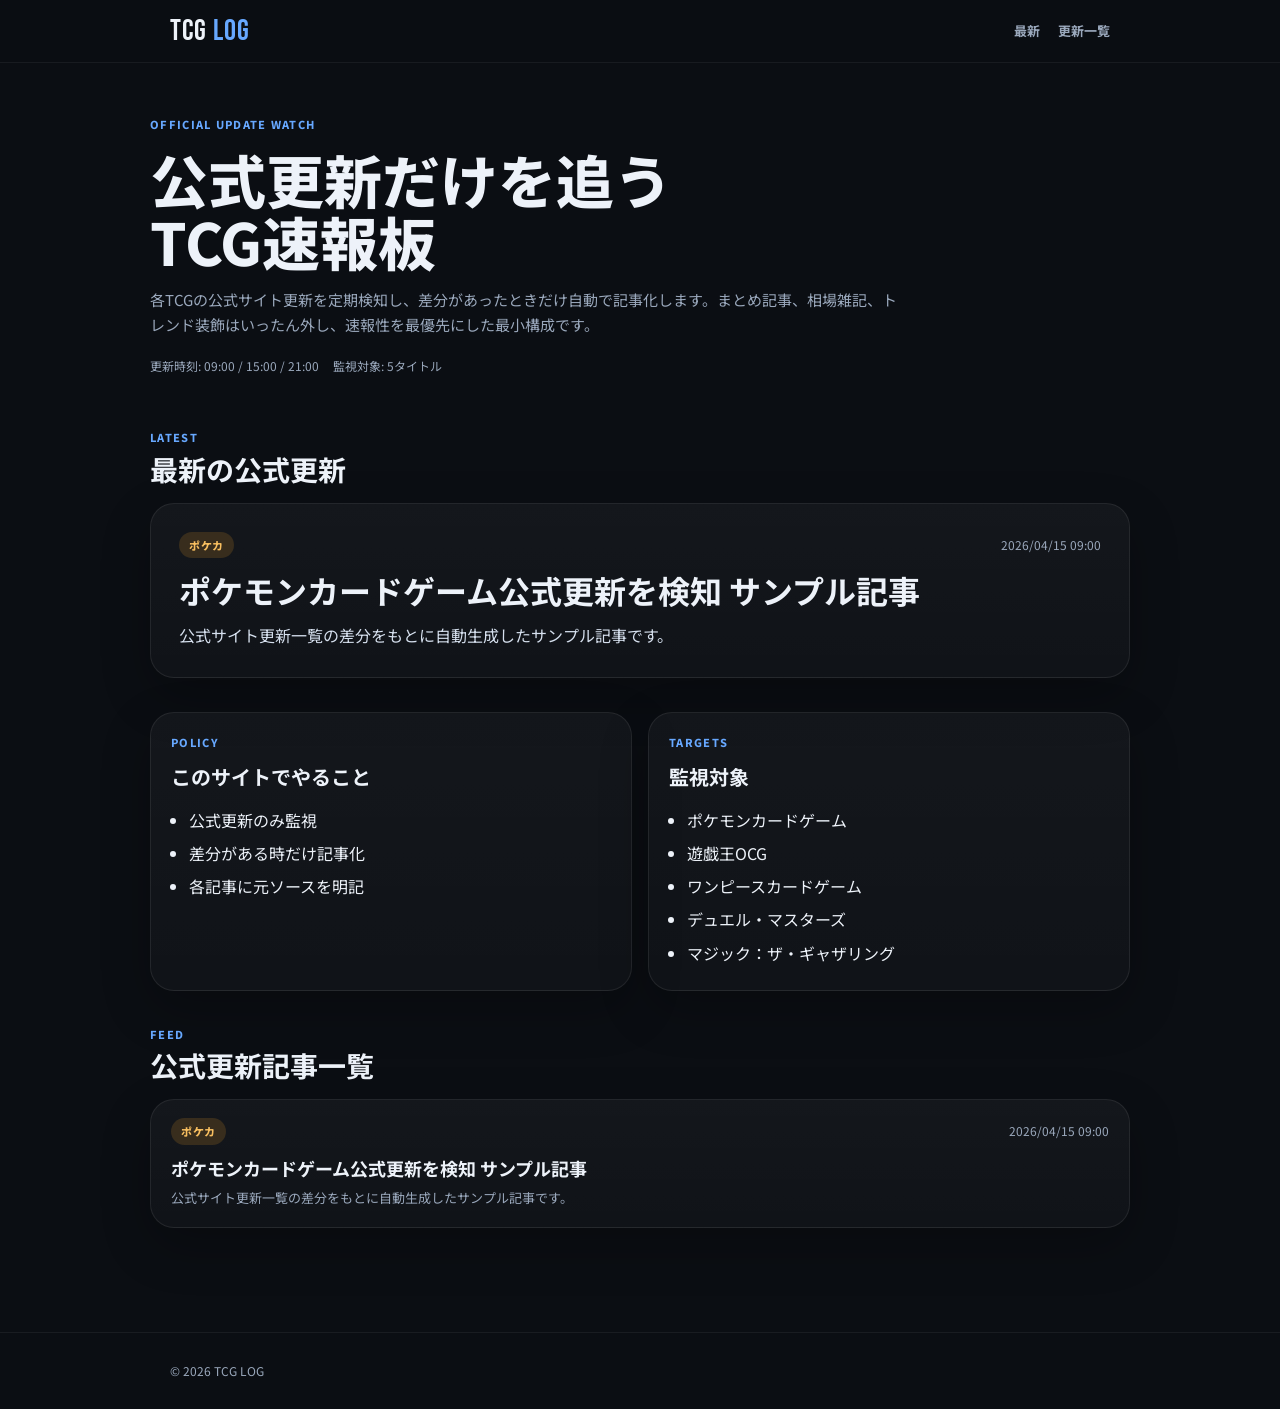
==== commit 6bccdce7: "Add files via upload" ====
--- a/index.html
+++ b/index.html
@@ -1,238 +1,38 @@
-<!DOCTYPE html>
+<!doctype html>
 <html lang="ja">
 <head>
-  <meta charset="UTF-8">
-  <meta name="viewport" content="width=device-width, initial-scale=1.0">
-  <title>TCG LOG — トレカ情報まとめサイト</title>
-  <meta name="description" content="ポケカ・遊戯王・MTG・ワンピースカード・デュエマの最新情報を9:00・15:00・21:00に整理して届けるまとめサイト。">
-  <meta property="og:title" content="TCG LOG — トレカ情報まとめサイト">
-  <meta property="og:description" content="ポケカ・遊戯王・MTG・ワンピースカード・デュエマの最新情報を9:00・15:00・21:00に整理して届けるまとめサイト。">
-  <meta property="og:type" content="website">
-  <meta property="og:url" content="https://tcglog.jp/">
-  <meta property="og:image" content="https://tcglog.jp/assets/ogp.png">
-  <meta property="og:site_name" content="TCG LOG">
-  <meta name="twitter:card" content="summary_large_image">
-  <link rel="canonical" href="https://tcglog.jp/">
-  <link rel="stylesheet" href="css/style.css">
+<meta charset="utf-8"><meta name="viewport" content="width=device-width, initial-scale=1">
+<title>TCG LOG | 公式更新速報</title>
+<meta name="description" content="各TCGの公式更新を検知し、差分がある時だけ自動で記事化する速報サイトです。">
+<link rel="canonical" href="https://tcglog.jp/">
+<link rel="stylesheet" href="css/style.css">
 </head>
 <body>
-<header class="site-header">
-  <div class="container">
-    <div class="header-inner">
-      <a href="/" class="logo">
-        <span class="logo-mark">TCG <span>LOG</span></span>
-        <span class="logo-sub">トレカ情報まとめ</span>
-      </a>
-      <nav class="header-nav">
-        <a href="/">トップ</a>
-        <a href="#latest">最新まとめ</a>
-        <a href="#genres">ジャンル別</a>
-        <a href="#about">このサイトについて</a>
-      </nav>
-    </div>
-  </div>
-</header>
-
-<div class="headline-bar">
-  <div class="container headline-inner">
-    <span class="headline-chip">LATEST</span>
-    <a class="headline-link" href="articles/summary-20260415-2100.html">【21:00まとめ】本日のトレカ全ジャンル情報まとめ（4/15）</a>
-  </div>
-</div>
-
-<main>
-  <div class="container main-shell">
-    <section class="hero-block">
-      <div class="hero-copy">
-        <p class="eyebrow">TCG NEWS CURATED</p>
-        <h1 class="hero-title">今日のトレカ情報を、<br>ひと目で追える形に。</h1>
-        <p class="hero-desc">ポケカ・遊戯王・MTG・ワンピースカード・デュエマの動きを、朝・昼・夜の3回に整理して掲載します。更新予定時刻は <strong>09:00 / 15:00 / 21:00</strong> です。</p>
-        <div class="hero-actions">
-          <a class="btn btn-primary" href="#latest">最新まとめを見る</a>
-          <a class="btn btn-secondary" href="#genres">ジャンル別に見る</a>
-        </div>
-      </div>
-      <div class="status-panel">
-        <div class="status-card">
-          <div class="status-label">更新ステータス</div>
-          <div id="update-status-text" class="status-main">本日の更新判定を読み込み中…</div>
-          <div id="update-status-sub" class="status-sub">自動更新スケジュール: 09:00 / 15:00 / 21:00</div>
-        </div>
-        <div class="status-card muted">
-          <div class="status-label">この表示について</div>
-          <div class="status-list">
-            <div>・表示だけで「更新済み」を偽装しません</div>
-            <div>・最終反映時刻はデータファイルから表示</div>
-            <div>・記事HTMLと sitemap も同時に更新します</div>
-          </div>
-        </div>
-      </div>
-    </section>
-
-    <section id="latest" class="featured-section">
-      <div class="section-head">
-        <div>
-          <p class="section-kicker">MAIN FEATURE</p>
-          <h2>まずはこれを読めばOK</h2>
-        </div>
-        <a href="articles/summary-20260415-2100.html" class="section-link">最新まとめへ →</a>
-      </div>
-
-      <a href="articles/summary-20260415-2100.html" class="featured-card">
-        <div class="featured-badge-row">
-          <span class="card-genre genre-summary">最新まとめ</span>
-          <span class="featured-time">2026/04/15 21:00</span>
-        </div>
-        <h3 class="featured-title">【21:00まとめ】本日のトレカ全ジャンル情報まとめ（4/15）</h3>
-        <p class="featured-text">本日夜のトレカ主要トピックを横断整理。相場、公式発表、要注意情報をひと目で確認。</p>
-        <div class="featured-points">
-          <span class="tag">ポケカ</span>
-          <span class="tag">遊戯王</span>
-          <span class="tag">ワンピース</span>
-          <span class="tag">デュエマ</span>
-          <span class="tag">MTG</span>
-        </div>
-      </a>
-        
-    </section>
-
-    <section id="genres" class="pickup-section">
-      <div class="section-head compact">
-        <div>
-          <p class="section-kicker">PICKUPS</p>
-          <h2>ジャンル別の注目記事</h2>
-        </div>
-      </div>
-      <div class="pickup-grid">
-        <a href="articles/pokeka-20260415-1500.html" class="pickup-card">
-          <span class="card-genre genre-pokeka">ポケカ</span>
-          <h3>ポケカ注目カード相場メモ（4/15 15:00）</h3>
-          <p>午後帯で動いた注目カードの価格メモ。短く把握したい人向け。</p>
-        </a>
-        <a href="articles/yugioh-20260415-0900.html" class="pickup-card">
-          <span class="card-genre genre-yugioh">遊戯王</span>
-          <h3>遊戯王 朝の注目トピック整理（4/15 9:00）</h3>
-          <p>朝に追うべき遊戯王トピックを短く整理。公式情報と未確認情報を切り分け。</p>
-        </a>
-      </div>
-    </section>
-
-    <section class="feed-section">
-      <div class="section-head compact">
-        <div>
-          <p class="section-kicker">LATEST FEED</p>
-          <h2>新着記事一覧</h2>
-        </div>
-      </div>
-      <div class="filter-bar">
-        <button class="filter-btn active" data-genre="all">すべて</button>
-        <button class="filter-btn" data-genre="summary">まとめ</button>
-        <button class="filter-btn" data-genre="pokeka">ポケカ</button>
-        <button class="filter-btn" data-genre="yugioh">遊戯王</button>
-        <button class="filter-btn" data-genre="onepiece">ワンピース</button>
-        <button class="filter-btn" data-genre="mtg">MTG</button>
-        <button class="filter-btn" data-genre="duema">デュエマ</button>
-      </div>
-      <div class="articles-grid" id="articles-grid">
-        <a href="articles/summary-20260415-2100.html" class="article-card pinned" data-genre="summary">
-          <div class="card-inner">
-            <div class="card-meta">
-              <span class="card-genre genre-summary">定時まとめ</span>
-              <span class="card-date">2026/04/15 21:00</span>
-            </div>
-            <div class="card-title">【21:00まとめ】本日のトレカ全ジャンル情報まとめ（4/15）</div>
-            <div class="card-excerpt">本日夜のトレカ主要トピックを横断整理。相場、公式発表、要注意情報をひと目で確認。</div>
-          </div>
-        </a>
-        <a href="articles/pokeka-20260415-1500.html" class="article-card" data-genre="pokeka">
-          <div class="card-inner">
-            <div class="card-meta">
-              <span class="card-genre genre-pokeka">ポケカ</span>
-              <span class="card-date">2026/04/15 15:00</span>
-            </div>
-            <div class="card-title">ポケカ注目カード相場メモ（4/15 15:00）</div>
-            <div class="card-excerpt">午後帯で動いた注目カードの価格メモ。短く把握したい人向け。</div>
-          </div>
-        </a>
-        <a href="articles/yugioh-20260415-0900.html" class="article-card" data-genre="yugioh">
-          <div class="card-inner">
-            <div class="card-meta">
-              <span class="card-genre genre-yugioh">遊戯王</span>
-              <span class="card-date">2026/04/15 09:00</span>
-            </div>
-            <div class="card-title">遊戯王 朝の注目トピック整理（4/15 9:00）</div>
-            <div class="card-excerpt">朝に追うべき遊戯王トピックを短く整理。公式情報と未確認情報を切り分け。</div>
-          </div>
-        </a>
-      </div>
-    </section>
-
-    <section id="about" class="about-panel">
-      <div>
-        <p class="section-kicker">ABOUT</p>
-        <h2>TCG LOGについて</h2>
-        <p>TCG LOGは、トレカの情報を朝・昼・夜に整理して届けるためのまとめサイトです。速報を追いかけるだけでなく、あとから見返しやすい並びを重視しています。</p>
-      </div>
-      <div class="about-note">
-        <strong>この構成の特徴</strong>
-        <ul>
-          <li>最新まとめをトップの主役に固定</li>
-          <li>記事HTML・トップ・サイトマップを一括生成</li>
-          <li>更新時刻は実データと連動して表示</li>
-        </ul>
-      </div>
-    </section>
-  </div>
+<header class="site-header"><div class="container header-inner"><a class="logo" href="/">TCG <span>LOG</span></a><nav class="header-nav"><a href="#latest">最新</a><a href="#feed">更新一覧</a></nav></div></header>
+<main class="container main-shell">
+  <section class="plain-hero">
+    <p class="eyebrow">OFFICIAL UPDATE WATCH</p>
+    <h1>公式更新だけを追う<br>TCG速報板</h1>
+    <p class="hero-desc">各TCGの公式サイト更新を定期検知し、差分があったときだけ自動で記事化します。まとめ記事、相場雑記、トレンド装飾はいったん外し、速報性を最優先にした最小構成です。</p>
+    <div class="status-inline"><span>更新時刻: 09:00 / 15:00 / 21:00</span><span>監視対象: 5タイトル</span></div>
+  </section>
+  <section id="latest" class="section-block">
+    <div class="section-head"><div><p class="section-kicker">LATEST</p><h2>最新の公式更新</h2></div></div>
+    <a class="hero-card" href="articles/official-sample-pokeka-20260415-0900.html">
+  <div class="meta-row"><span class="card-genre genre-pokeka">ポケカ</span><span class="article-date">2026/04/15 09:00</span></div>
+  <h2>ポケモンカードゲーム公式更新を検知 サンプル記事</h2>
+  <p>公式サイト更新一覧の差分をもとに自動生成したサンプル記事です。</p>
+</a>
+  </section>
+  <section class="section-block info-grid">
+    <div class="info-card"><p class="section-kicker">POLICY</p><h3>このサイトでやること</h3><ul><li>公式更新のみ監視</li><li>差分がある時だけ記事化</li><li>各記事に元ソースを明記</li></ul></div>
+    <div class="info-card"><p class="section-kicker">TARGETS</p><h3>監視対象</h3><ul><li>ポケモンカードゲーム</li><li>遊戯王OCG</li><li>ワンピースカードゲーム</li><li>デュエル・マスターズ</li><li>マジック：ザ・ギャザリング</li></ul></div>
+  </section>
+  <section id="feed" class="section-block">
+    <div class="section-head"><div><p class="section-kicker">FEED</p><h2>公式更新記事一覧</h2></div></div>
+    <div class="feed-grid"><a class="feed-card" href="articles/official-sample-pokeka-20260415-0900.html"><div class="meta-row"><span class="card-genre genre-pokeka">ポケカ</span><span class="article-date">2026/04/15 09:00</span></div><h3>ポケモンカードゲーム公式更新を検知 サンプル記事</h3><p>公式サイト更新一覧の差分をもとに自動生成したサンプル記事です。</p></a></div>
+  </section>
 </main>
-
-<footer class="site-footer">
-  <div class="container">
-    <div class="footer-inner">
-      <div>
-        <div class="logo-mark" style="margin-bottom:4px">TCG <span style="color:var(--accent)">LOG</span></div>
-        <div class="footer-copy">© 2026 TCG LOG. All rights reserved.</div>
-      </div>
-      <div class="footer-links">
-        <a href="/privacy.html">プライバシーポリシー</a>
-        <a href="/disclaimer.html">免責事項</a>
-        <a href="#about">このサイトについて</a>
-      </div>
-    </div>
-  </div>
-</footer>
-
-<script>
-  const filterBtns = document.querySelectorAll('.filter-btn');
-  const cards = document.querySelectorAll('.article-card');
-  filterBtns.forEach(btn => {
-    btn.addEventListener('click', () => {
-      filterBtns.forEach(b => b.classList.remove('active'));
-      btn.classList.add('active');
-      const genre = btn.dataset.genre;
-      cards.forEach(card => {
-        card.style.display = (genre === 'all' || card.dataset.genre === genre) ? 'block' : 'none';
-      });
-    });
-  });
-
-  async function loadSiteStatus() {
-    try {
-      const res = await fetch('data/site-status.json', { cache: 'no-store' });
-      const data = await res.json();
-      const last = new Date(data.lastPublishedAt);
-      const fmt = new Intl.DateTimeFormat('ja-JP', {
-        timeZone: data.timezone || 'Asia/Tokyo',
-        year: 'numeric', month: '2-digit', day: '2-digit',
-        hour: '2-digit', minute: '2-digit'
-      });
-      document.getElementById('update-status-text').textContent = `最終反映: ${fmt.format(last)}`;
-      document.getElementById('update-status-sub').textContent = `次回自動更新: ${data.nextScheduledAtLabel || '未設定'}`;
-    } catch (err) {
-      document.getElementById('update-status-text').textContent = '更新情報を読み込めませんでした';
-      document.getElementById('update-status-sub').textContent = 'data/site-status.json を確認してください';
-    }
-  }
-  loadSiteStatus();
-</script>
+<footer class="site-footer"><div class="container footer-inner"><div class="footer-copy">&copy; 2026 TCG LOG</div></div></footer>
 </body>
-</html>
+</html>
--- a/css/style.css
+++ b/css/style.css
@@ -1,177 +1,30 @@
 @import url('https://fonts.googleapis.com/css2?family=Noto+Sans+JP:wght@400;500;700;800&family=Bebas+Neue&display=swap');
-
 :root {
-  --bg: #0b0d12;
-  --surface: #11151d;
-  --surface2: #171c26;
-  --surface3: #1d2430;
-  --border: #293243;
-  --text: #eef2f8;
-  --muted: #93a0b5;
-  --accent: #5aa2ff;
-  --accent-strong: #7ab5ff;
-  --accent2: #ff6767;
-  --gold: #f2b74f;
-  --green: #5dc98c;
-  --font: 'Noto Sans JP', sans-serif;
-  --display: 'Bebas Neue', sans-serif;
-  --shadow: 0 20px 50px rgba(0,0,0,.28);
+  --bg:#0b0e13; --surface:#131821; --surface2:#1a2130; --border:#2b3446; --text:#edf2f9; --muted:#9aa8bc; --accent:#67a8ff; --gold:#f1bc5c;
+  --font:'Noto Sans JP',sans-serif; --display:'Bebas Neue',sans-serif;
 }
-
-*, *::before, *::after { box-sizing: border-box; margin: 0; padding: 0; }
-html { font-size: 16px; scroll-behavior: smooth; }
-body { font-family: var(--font); background: radial-gradient(circle at top, #101725 0%, var(--bg) 48%); color: var(--text); line-height: 1.7; }
-a { color: var(--accent); text-decoration: none; }
-a:hover { opacity: .88; }
-img { max-width: 100%; display: block; }
-
-.container { max-width: 1120px; margin: 0 auto; padding: 0 20px; }
-.main-shell { padding: 28px 0 56px; }
-
-.site-header {
-  position: sticky; top: 0; z-index: 100;
-  background: rgba(11,13,18,.88); backdrop-filter: blur(12px);
-  border-bottom: 1px solid rgba(255,255,255,.06);
-}
-.header-inner { display: flex; align-items: center; gap: 24px; height: 64px; }
-.logo { display: flex; align-items: center; gap: 10px; }
-.logo-mark { font-family: var(--display); font-size: 24px; letter-spacing: 2px; color: var(--text); }
-.logo-mark span { color: var(--accent); }
-.logo-sub { font-size: 10px; color: var(--muted); letter-spacing: .5px; line-height: 1.3; }
-.header-nav { display: flex; gap: 20px; margin-left: auto; }
-.header-nav a { font-size: 13px; color: var(--muted); font-weight: 600; }
-.header-nav a:hover { color: var(--text); }
-
-.headline-bar {
-  border-bottom: 1px solid rgba(255,255,255,.06);
-  background: linear-gradient(90deg, rgba(90,162,255,.12), rgba(90,162,255,.03));
-}
-.headline-inner { display: flex; gap: 12px; align-items: center; padding: 12px 0; }
-.headline-chip {
-  display: inline-flex; align-items: center; justify-content: center;
-  min-width: 66px; height: 26px; border-radius: 999px;
-  background: rgba(255,103,103,.16); color: #ffadad; font-size: 11px; font-weight: 800; letter-spacing: .9px;
-}
-.headline-link { color: var(--text); font-size: 13px; font-weight: 600; }
-
-.hero-block {
-  display: grid; grid-template-columns: minmax(0, 1.25fr) minmax(280px, .75fr);
-  gap: 24px; align-items: stretch; margin-bottom: 36px;
-}
-.hero-copy, .status-panel { min-height: 100%; }
-.hero-copy {
-  background: linear-gradient(180deg, rgba(255,255,255,.03), rgba(255,255,255,.01));
-  border: 1px solid rgba(255,255,255,.07); border-radius: 24px; padding: 34px; box-shadow: var(--shadow);
-}
-.eyebrow, .section-kicker { font-size: 11px; font-weight: 800; letter-spacing: 1.3px; color: var(--accent-strong); }
-.hero-title { font-size: clamp(34px, 5vw, 56px); line-height: 1.1; margin: 14px 0; font-weight: 800; }
-.hero-desc { font-size: 15px; color: var(--muted); max-width: 620px; }
-.hero-actions { display: flex; gap: 12px; flex-wrap: wrap; margin-top: 24px; }
-.btn {
-  display: inline-flex; align-items: center; justify-content: center; min-height: 44px;
-  padding: 0 18px; border-radius: 999px; font-size: 14px; font-weight: 700; border: 1px solid transparent;
-}
-.btn-primary { background: var(--accent); color: #07111f; }
-.btn-secondary { border-color: rgba(255,255,255,.1); color: var(--text); background: rgba(255,255,255,.03); }
-
-.status-panel { display: grid; gap: 16px; }
-.status-card {
-  background: rgba(255,255,255,.03);
-  border: 1px solid rgba(255,255,255,.07);
-  border-radius: 24px; padding: 24px; box-shadow: var(--shadow);
-}
-.status-card.muted { background: rgba(255,255,255,.02); }
-.status-label { font-size: 11px; letter-spacing: 1px; font-weight: 800; color: var(--accent-strong); margin-bottom: 10px; }
-.status-main { font-size: 22px; line-height: 1.4; font-weight: 800; margin-bottom: 10px; }
-.status-sub, .status-list { font-size: 13px; color: var(--muted); }
-.status-list { display: grid; gap: 8px; }
-
-.section-head { display: flex; align-items: end; justify-content: space-between; gap: 20px; margin-bottom: 18px; }
-.section-head.compact { margin-bottom: 16px; }
-.section-head h2 { font-size: 28px; line-height: 1.25; margin-top: 6px; }
-.section-link { font-size: 14px; font-weight: 700; }
-
-.featured-section, .pickup-section, .feed-section, .about-panel { margin-top: 34px; }
-.featured-card {
-  display: block; padding: 28px; border-radius: 28px; color: var(--text);
-  background: linear-gradient(135deg, rgba(90,162,255,.16), rgba(255,255,255,.04));
-  border: 1px solid rgba(122,181,255,.22); box-shadow: var(--shadow);
-}
-.featured-badge-row { display: flex; align-items: center; gap: 12px; margin-bottom: 14px; }
-.featured-time { font-size: 12px; color: #c8d7ea; }
-.featured-title { font-size: clamp(24px, 3vw, 34px); line-height: 1.3; margin-bottom: 10px; }
-.featured-text { font-size: 15px; color: #d4ddec; max-width: 780px; margin-bottom: 18px; }
-.featured-points { display: flex; flex-wrap: wrap; gap: 8px; }
-
-.pickup-grid {
-  display: grid; grid-template-columns: repeat(2, minmax(0, 1fr)); gap: 16px;
-}
-.pickup-card {
-  display: block; background: rgba(255,255,255,.03); border: 1px solid rgba(255,255,255,.07);
-  border-radius: 22px; padding: 20px; color: var(--text);
-}
-.pickup-card h3 { font-size: 18px; line-height: 1.45; margin: 10px 0 8px; }
-.pickup-card p { font-size: 13px; color: var(--muted); }
-
-.filter-bar { display: flex; flex-wrap: wrap; gap: 8px; margin-bottom: 16px; }
-.filter-btn {
-  font-size: 12px; font-weight: 700; padding: 7px 14px; border-radius: 999px;
-  border: 1px solid rgba(255,255,255,.1); background: transparent; color: var(--muted); cursor: pointer;
-}
-.filter-btn.active, .filter-btn:hover { border-color: rgba(122,181,255,.5); color: var(--accent-strong); background: rgba(90,162,255,.08); }
-
-.articles-grid { display: grid; gap: 14px; }
-.article-card {
-  display: block; background: rgba(255,255,255,.03); border: 1px solid rgba(255,255,255,.07);
-  border-radius: 18px; color: var(--text); overflow: hidden;
-}
-.article-card:hover, .pickup-card:hover, .featured-card:hover { transform: translateY(-1px); }
-.article-card.pinned { border-color: rgba(242,183,79,.45); }
-.card-inner { padding: 18px 20px; }
-.card-meta { display: flex; align-items: center; gap: 8px; margin-bottom: 8px; flex-wrap: wrap; }
-.card-genre { display: inline-flex; align-items: center; font-size: 10px; font-weight: 800; padding: 4px 10px; border-radius: 999px; letter-spacing: .6px; }
-.card-date { font-size: 11px; color: var(--muted); margin-left: auto; }
-.card-title { font-size: 18px; line-height: 1.5; font-weight: 800; margin-bottom: 6px; }
-.card-excerpt { font-size: 13px; color: var(--muted); }
-.tag {
-  display: inline-flex; align-items: center; font-size: 11px; padding: 4px 10px; border-radius: 999px;
-  border: 1px solid rgba(255,255,255,.09); color: #c1ccdd; background: rgba(255,255,255,.03);
-}
-.genre-pokeka { background: rgba(249,168,38,.16); color: #f8bf60; }
-.genre-yugioh { background: rgba(90,162,255,.16); color: #7ab5ff; }
-.genre-onepiece { background: rgba(255,103,103,.16); color: #ff9e9e; }
-.genre-mtg { background: rgba(93,201,140,.16); color: #85e2ad; }
-.genre-duema { background: rgba(184,121,255,.16); color: #c69dff; }
-.genre-summary { background: rgba(242,183,79,.16); color: var(--gold); }
-
-.about-panel {
-  display: grid; grid-template-columns: 1.2fr .8fr; gap: 18px;
-  background: rgba(255,255,255,.03); border: 1px solid rgba(255,255,255,.07);
-  border-radius: 24px; padding: 24px;
-}
-.about-panel h2 { font-size: 28px; margin: 8px 0 10px; }
-.about-panel p { color: var(--muted); font-size: 14px; }
-.about-note {
-  background: rgba(255,255,255,.03); border: 1px solid rgba(255,255,255,.06);
-  border-radius: 18px; padding: 18px;
-}
-.about-note strong { display: block; margin-bottom: 10px; }
-.about-note ul { margin-left: 18px; color: var(--muted); }
-.about-note li { padding: 4px 0; }
-
-.site-footer { margin-top: 56px; padding: 32px 0; border-top: 1px solid rgba(255,255,255,.06); background: rgba(255,255,255,.02); }
-.footer-inner { display: flex; justify-content: space-between; gap: 20px; align-items: center; flex-wrap: wrap; }
-.footer-copy, .footer-links a { font-size: 12px; color: var(--muted); }
-.footer-links { display: flex; gap: 20px; flex-wrap: wrap; }
-
-@media (max-width: 920px) {
-  .hero-block, .about-panel, .pickup-grid { grid-template-columns: 1fr; }
-}
-
-@media (max-width: 720px) {
-  .header-nav { display: none; }
-  .headline-inner { align-items: start; flex-direction: column; }
-  .hero-copy, .status-card, .featured-card, .pickup-card, .about-panel { border-radius: 20px; }
-  .section-head { flex-direction: column; align-items: start; }
-  .card-date { margin-left: 0; }
-}
+*{box-sizing:border-box;margin:0;padding:0}
+html{scroll-behavior:smooth}
+body{font-family:var(--font);background:var(--bg);color:var(--text);line-height:1.7}
+a{text-decoration:none;color:inherit}
+ul{margin-left:18px} li{padding:3px 0}
+.container{max-width:980px;margin:0 auto;padding:0 20px}
+.site-header{position:sticky;top:0;z-index:20;background:rgba(11,14,19,.92);backdrop-filter:blur(10px);border-bottom:1px solid rgba(255,255,255,.06)}
+.header-inner,.footer-inner,.meta-row,.status-inline{display:flex;align-items:center;gap:14px;justify-content:space-between;flex-wrap:wrap}
+.header-inner{min-height:62px}.logo{font-family:var(--display);font-size:30px;letter-spacing:1px}.logo span{color:var(--accent)}
+.header-nav{display:flex;gap:18px}.header-nav a{font-size:13px;color:var(--muted);font-weight:700}
+.main-shell,.article-shell{padding:42px 0 56px}.plain-hero{padding:10px 0 18px}.eyebrow,.section-kicker{font-size:11px;font-weight:800;letter-spacing:1.3px;color:var(--accent)}
+.plain-hero h1{font-size:clamp(34px,6vw,58px);line-height:1.08;margin:14px 0 14px;font-weight:800}.hero-desc{max-width:760px;color:var(--muted);font-size:15px}
+.status-inline{justify-content:flex-start;margin-top:18px}.status-inline span,.article-date{font-size:12px;color:var(--muted)}
+.section-block{margin-top:34px}.section-head{margin-bottom:16px}.section-head h2{font-size:28px;line-height:1.2;margin-top:6px}
+.hero-card,.feed-card,.info-card,.article-panel,.empty-card{display:block;background:linear-gradient(180deg,rgba(255,255,255,.04),rgba(255,255,255,.025));border:1px solid rgba(255,255,255,.08);border-radius:24px;box-shadow:0 18px 50px rgba(0,0,0,.24)}
+.hero-card{padding:28px}.hero-card h2{font-size:32px;line-height:1.3;margin:12px 0 10px}.hero-card p{color:#d6e0ee}
+.feed-grid{display:grid;gap:14px}.feed-card{padding:18px 20px}.feed-card h3{font-size:18px;line-height:1.45;margin:10px 0 6px}.feed-card p{font-size:13px;color:var(--muted)}
+.info-grid{display:grid;grid-template-columns:1fr 1fr;gap:16px}.info-card{padding:20px}.info-card h3{font-size:20px;margin:8px 0 10px}
+.article-hero{margin-bottom:18px}.article-hero h1{font-size:38px;line-height:1.25;margin:12px 0}.article-lead,.source-line,.highlight-list,.article-section p{color:var(--muted)}
+.article-panel{padding:24px}.highlight-list{margin:14px 0 8px 18px}.article-section{margin-top:22px}.article-section h2{font-size:22px;margin-bottom:8px}.tag-row{display:flex;gap:8px;flex-wrap:wrap;margin-top:14px}
+.card-genre,.tag{display:inline-flex;align-items:center;padding:4px 10px;border-radius:999px;font-size:11px;font-weight:800;letter-spacing:.6px}
+.tag{border:1px solid rgba(255,255,255,.09);color:#cbdaec;background:rgba(255,255,255,.03)}
+.genre-pokeka{background:rgba(249,168,38,.16);color:#f8bf60}.genre-yugioh{background:rgba(103,168,255,.16);color:#8bc0ff}.genre-onepiece{background:rgba(255,103,103,.16);color:#ffabab}.genre-duema{background:rgba(182,119,255,.16);color:#ccacff}.genre-mtg{background:rgba(93,201,140,.16);color:#8ae3b2}.genre-summary{background:rgba(241,188,92,.16);color:var(--gold)}
+.site-footer{padding:28px 0;border-top:1px solid rgba(255,255,255,.06);margin-top:48px}.footer-copy{font-size:12px;color:var(--muted)}
+@media (max-width:760px){.header-nav{display:none}.info-grid{grid-template-columns:1fr}.hero-card h2{font-size:26px}.article-hero h1{font-size:30px}}
